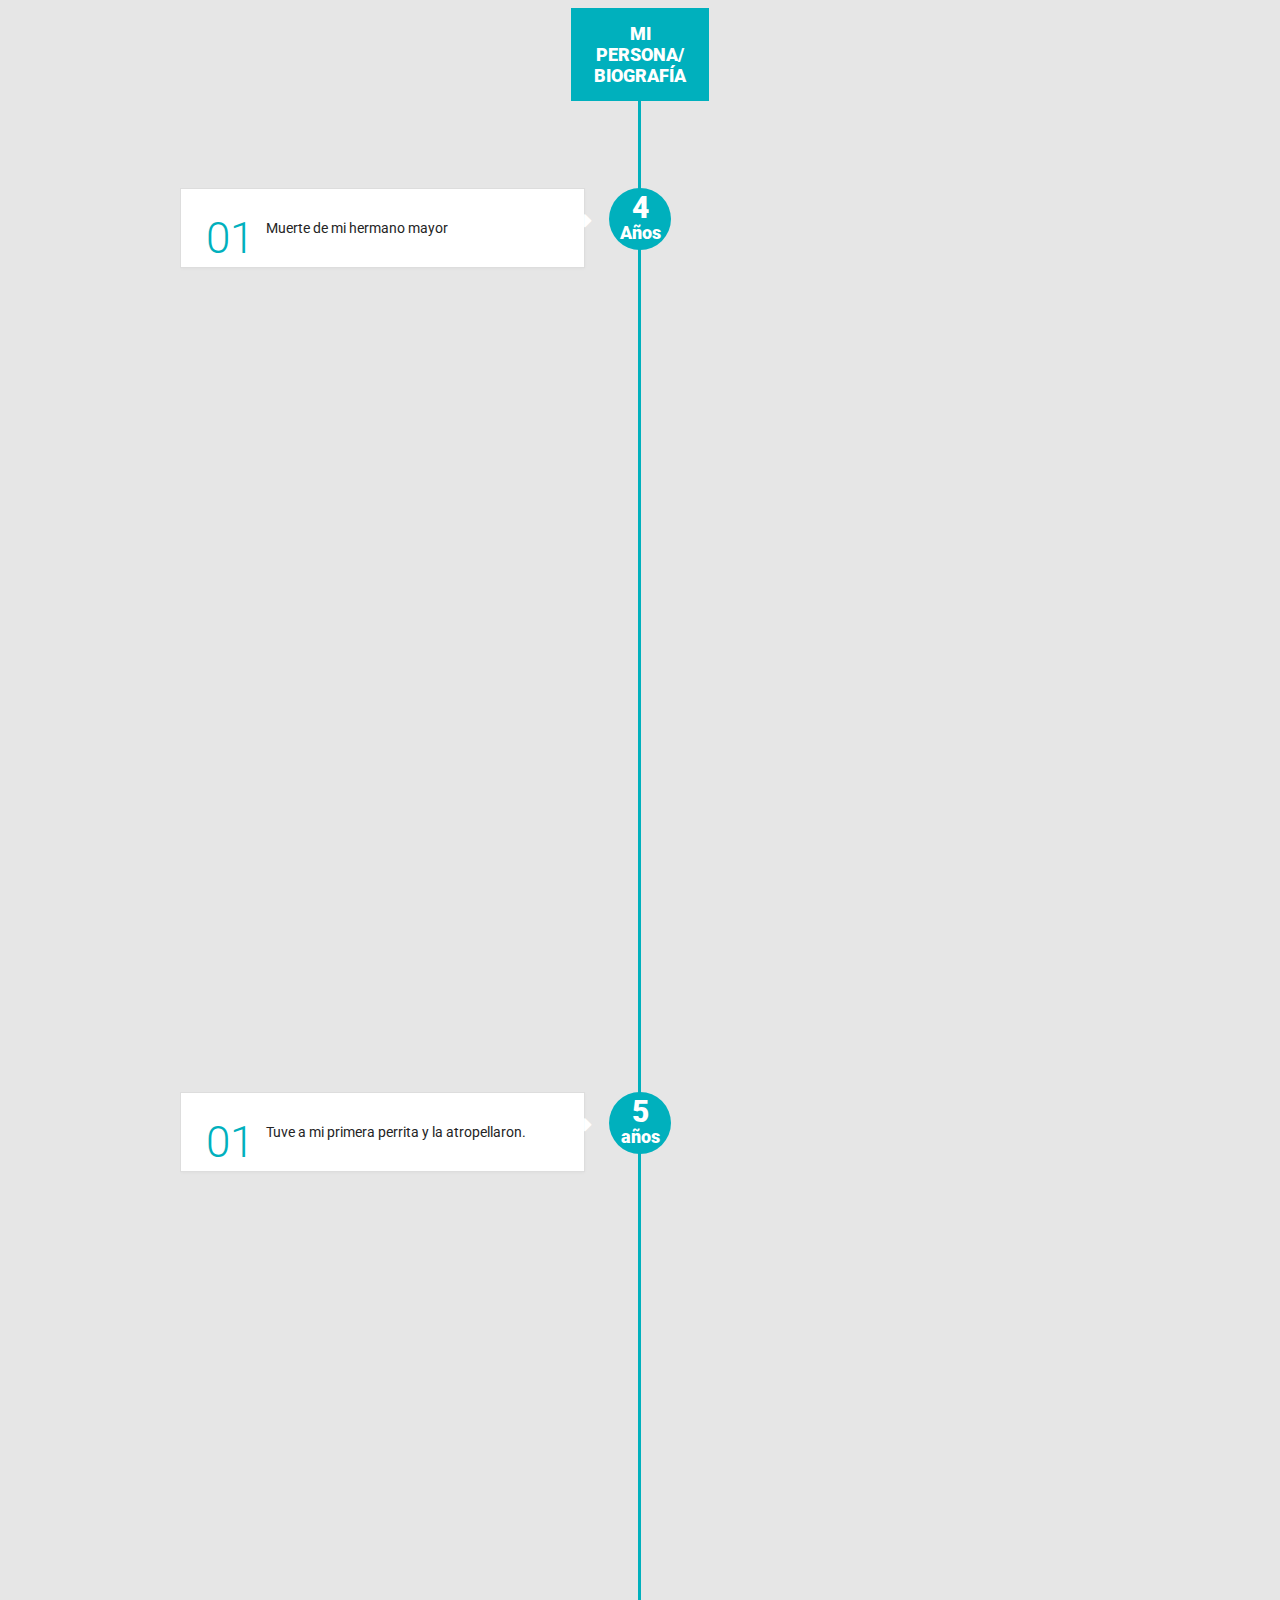
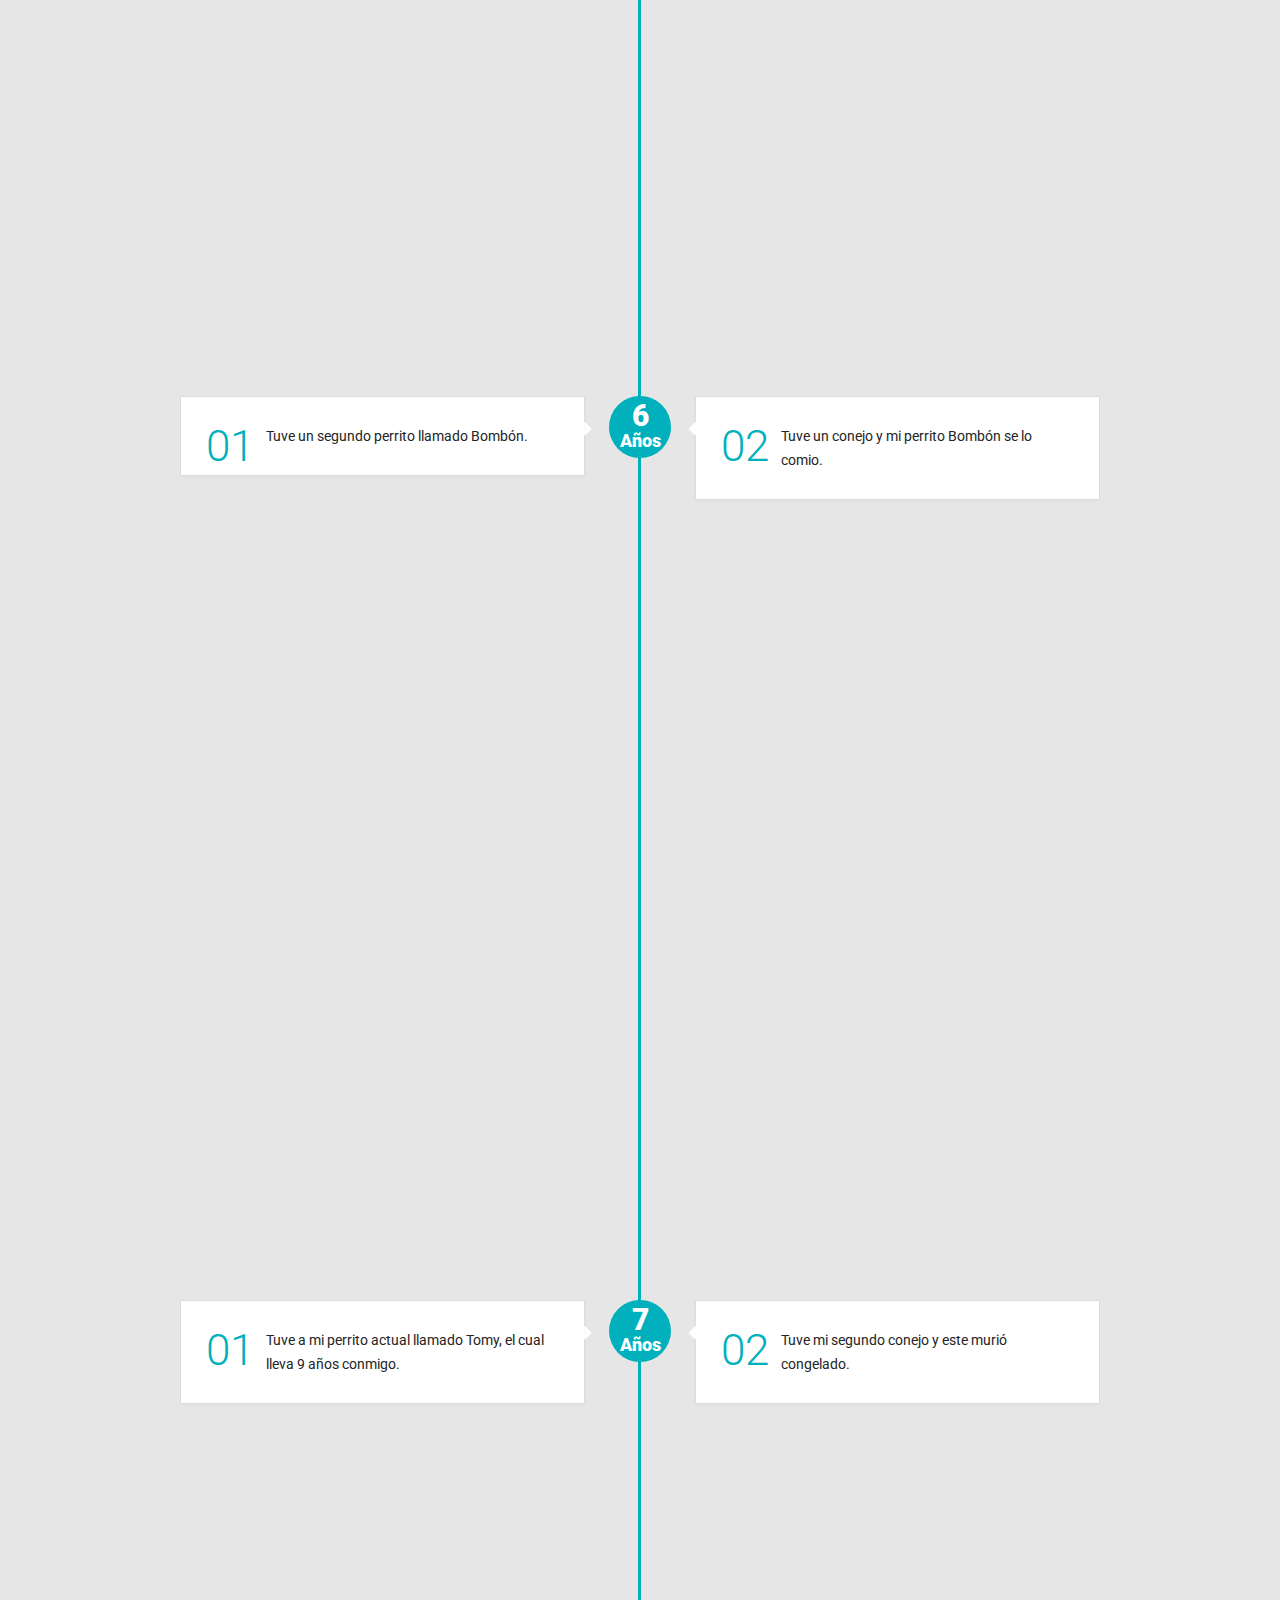
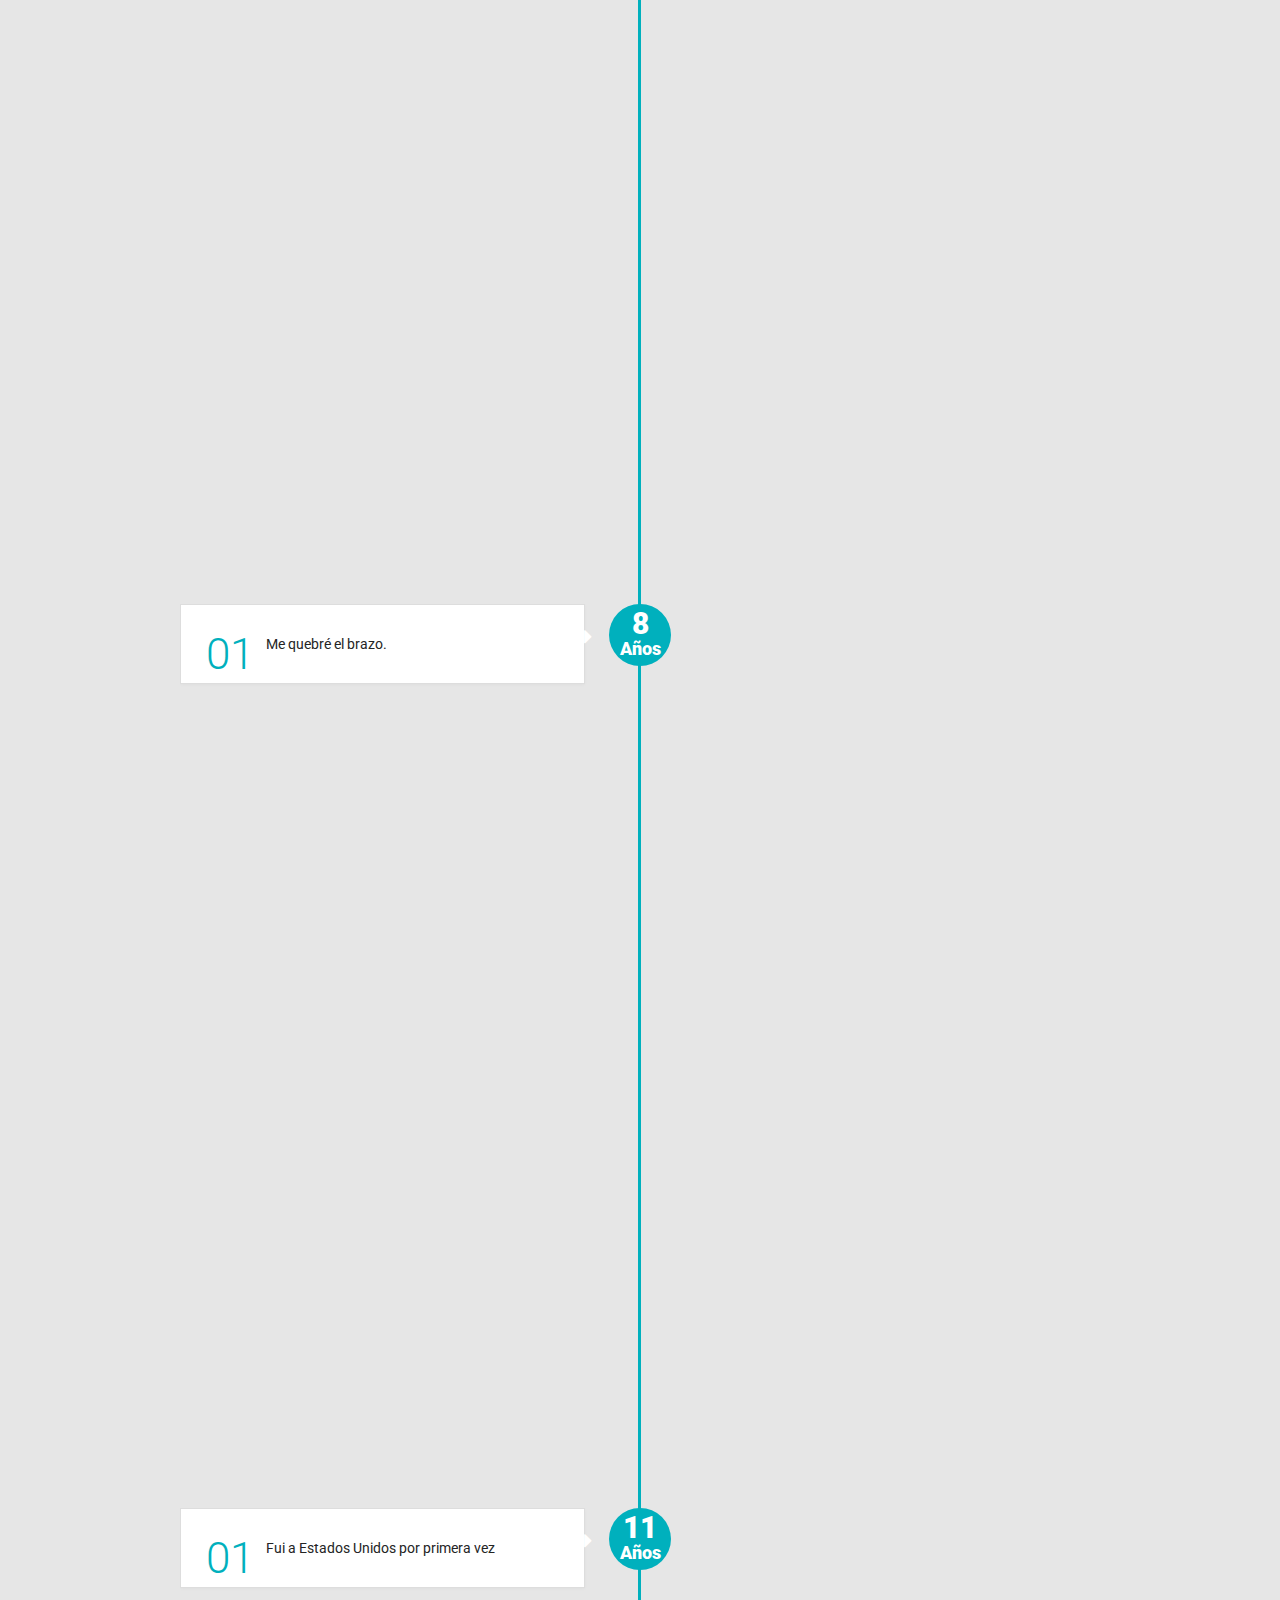
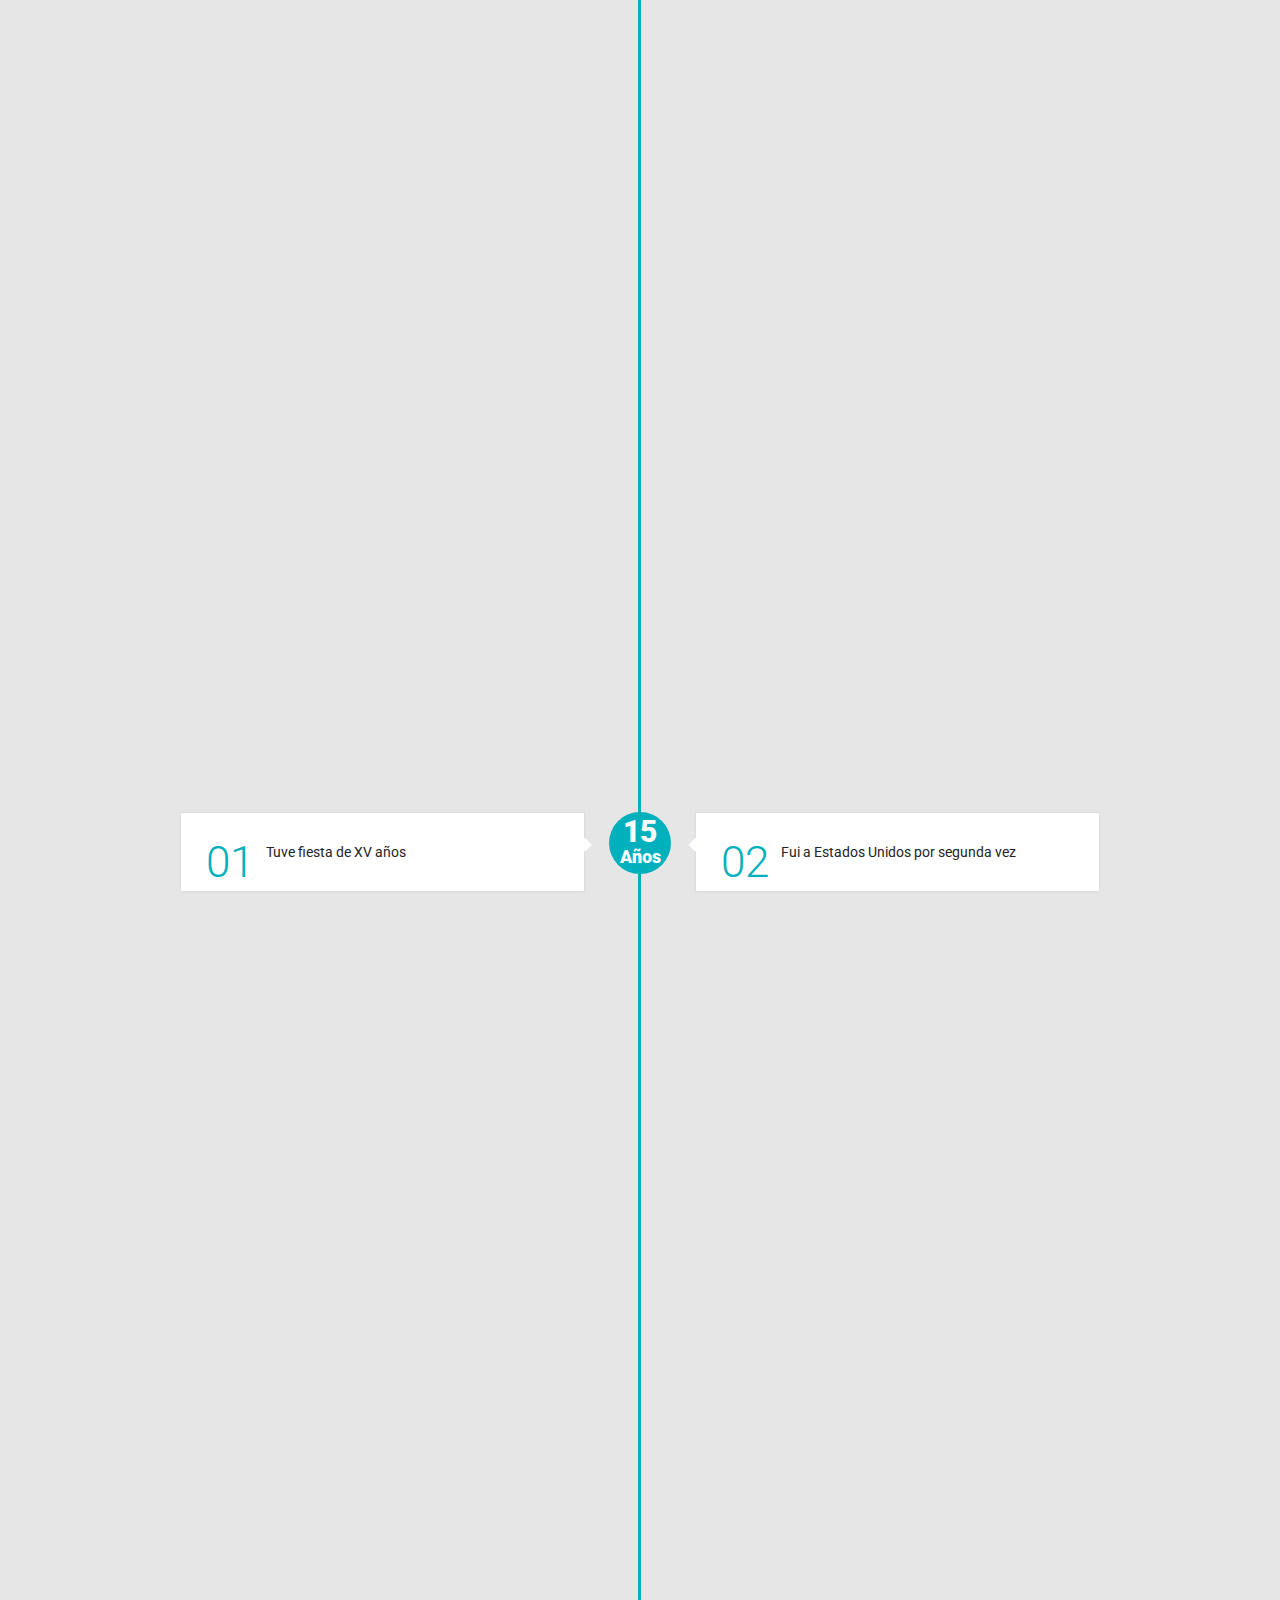
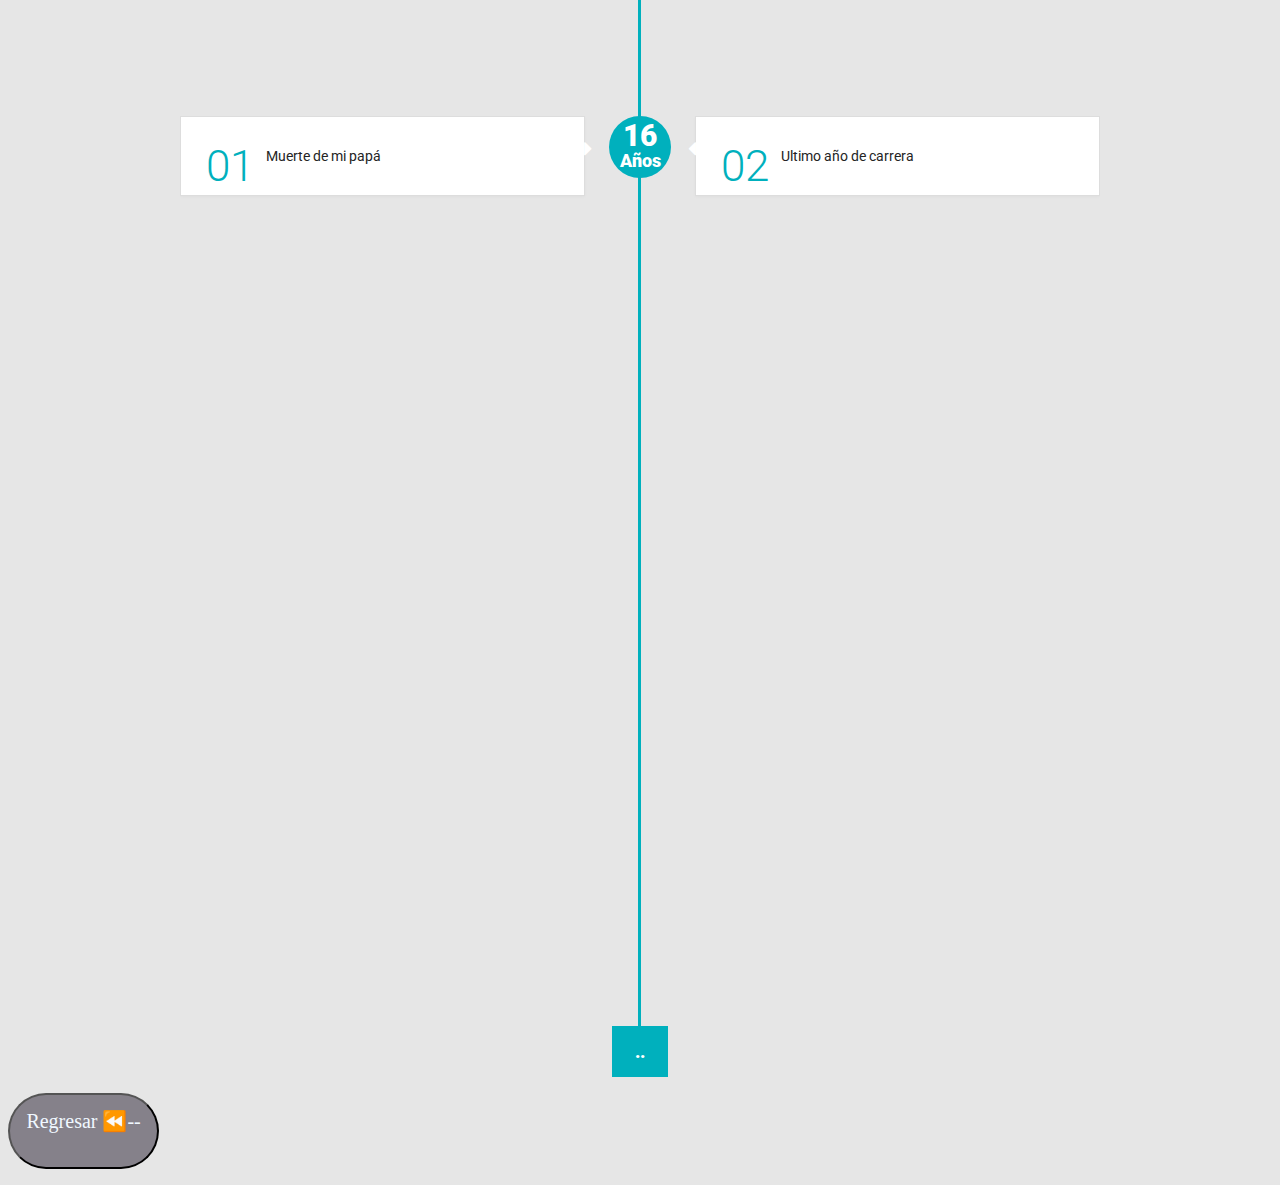
==== html/biografia.html @ ff838a1d "Add files via upload" ====
<html lang="es">
<head>
  <meta charset="UTF-8" />
  <title>Mi Biografía</title>
  <link rel="stylesheet" href="../Css/numerocuatro.css">
  <link href='https://fonts.googleapis.com/css?family=Roboto:400,300,400italic,700,900' rel='stylesheet' type='text/css'>
  <link href="https://cdnjs.cloudflare.com/ajax/libs/font-awesome/4.2.0/css/font-awesome.min.css" rel="stylesheet" type="text/css">

</head>
<body>
  <section id="conference-timeline">
    <div class="timeline-start">Mi persona/ Biografía</div>
    <div class="conference-center-line"></div>
    <div class="conference-timeline-content">
      <div class="timeline-article">
        <div class="content-left-container">
          <div class="content-left">
            <p>  Muerte de mi hermano mayor <span class="article-number">01</span></p>
          </div>
         
        </div>
        <div class="content-right-container">
          
          
        </div>
        <div class="meta-date">
          <span class="date">4</span>
          <span class="month">Años</span>
        </div>
      </div>
    


      <div class="timeline-article">
        <div class="content-left-container">
          <div class="content-left">
            <p> Tuve a mi primera perrita y la atropellaron. <span class="article-number">01</span></p>
          </div>
       
        </div>
        <div class="content-right-container">
         
        </div>
        <div class="meta-date">
          <span class="date">5</span>
          <span class="month">años</span>
        </div>
      </div>
     
      <div class="timeline-article">
        <div class="content-left-container">
          <div class="content-left">
            <p>Tuve un segundo perrito llamado Bombón. <span class="article-number">01</span></p>
          </div>
        
        </div>
        <div class="content-right-container">
          <div class="content-right">
            <p> Tuve un conejo y mi perrito Bombón se lo comio. <span class="article-number">02</span></p>
          </div>
       
        </div>
        <div class="meta-date">
          <span class="date">6</span>
          <span class="month">Años</span>
        </div>
      </div>






      <div class="timeline-article">
        <div class="content-left-container">
          <div class="content-left">
            <p> Tuve a mi perrito actual llamado Tomy, el cual lleva 9 años conmigo. <span class="article-number">01</span></p>
          </div>
        
        </div>
        <div class="content-right-container">
            <div class="content-right">
                <p> Tuve mi segundo conejo y este  murió congelado. <span class="article-number">02</span></p>
              </div>
       
        </div>
        <div class="meta-date">
          <span class="date">7</span>
          <span class="month">Años</span>
        </div>
      </div>


      <div class="timeline-article">
        <div class="content-left-container">
          <div class="content-left">
            <p> Me quebré el brazo. <span class="article-number">01</span></p>
          </div>
        
        </div>
        
        <div class="content-right-container">
          
       
        </div>
        <div class="meta-date">
          <span class="date">8</span>
          <span class="month">Años</span>
        </div>
      </div>




      <div class="timeline-article">
        <div class="content-left-container">
          <div class="content-left">
            <p> Fui a Estados Unidos por primera vez <span class="article-number">01</span></p>
          </div>
        
        </div>
        <div class="content-right-container">
          
       
        </div>
        <div class="meta-date">
          <span class="date">11</span>
          <span class="month">Años</span>
        </div>
      </div>

      <div class="timeline-article">
        <div class="content-left-container">
          <div class="content-left">
            <p> Tuve fiesta de XV años <span class="article-number">01</span></p>
          </div>
        
        </div>
        <div class="content-right-container">
            <div class="content-right">
                <p> Fui a Estados Unidos por segunda vez <span class="article-number">02</span></p>
              </div>
       
        </div>
        <div class="meta-date">
          <span class="date">15</span>
          <span class="month">Años</span>
        </div>
      </div>


      <div class="timeline-article">
        <div class="content-left-container">
          <div class="content-left">
            <p> Muerte de mi papá <span class="article-number">01</span></p>
          </div>
        
        </div>
        <div class="content-right-container">
            <div class="content-right">
                <p> Ultimo año de carrera <span class="article-number">02</span></p>
              </div>
       
        </div>
        <div class="meta-date">
          <span class="date">16</span>
          <span class="month">Años</span>
        </div>
      </div>


    </div>
    <div class="timeline-end">..</div>
  </section>
  <p>  <form method="get" action="../html/menu.html">
    <button type="submit">Regresar ⏪--
   </form>
</p>
</body>
</html>
---- Css/numerocuatro.css ----
body {
    background: #e6e6e6;
    font-family: "Roboto", sans-serif;
    font-weight: 400;
  }
  
  #conference-timeline {
    position: relative;
    max-width: 920px;
    width:100%;
    margin: 0 auto;
  }
  #conference-timeline .timeline-start,
  #conference-timeline .timeline-end {
    display: table;
    font-family: "Roboto", sans-serif;
    font-size: 18px;
    font-weight: 900;
    text-transform: uppercase;
    background: #00b0bd;
    padding: 15px 23px;
    color: #fff;
    max-width: 5%;
    width: 00%;
    text-align: center;
    margin: 0 auto;
  }
  #conference-timeline .conference-center-line {
    position: absolute;
    width: 3px;
    height: 100%;
    top: 0;
    left: 50%;
    margin-left: -2px;
    background: #00b0bd;
    z-index: -1;
  }
  #conference-timeline .conference-timeline-content {
    padding-top: 67px;
    padding-bottom: 6px;
  }
  .timeline-article {
    width: 100%;
    height: 100%;
    position: relative;
    overflow: hidden;
    margin: 20px 0;
  }
  .timeline-article .content-left-container,
  .timeline-article .content-right-container {
    max-width: 44%;
    width: 100%;
  }
  .timeline-article .timeline-author {
    display: block;
    font-weight: 400;
    font-size: 14px;
    line-height: 24px;
    color: #242424;
    text-align: right;
  }
  .timeline-article .content-left,
  .timeline-article .content-right {
    position: relative;
    width: auto;
    border: 1px solid #ddd;
    background-color: #fff;
    box-shadow: 0 1px 3px rgba(0,0,0,.03);
    padding: 27px 25px;
  }
  .timeline-article p {
    margin: 0 0 0 60px;
    padding: 0;
    font-weight: 400;
    color: #242424;
    font-size: 14px;
    line-height: 24px;
    position: relative;
  }
  .timeline-article p span.article-number {
    position: absolute;
    font-weight: 300;
    font-size: 44px;
    top: 10px;
    left: -60px;
    color: #00b0bd;
  }
  .timeline-article .content-left-container {
    float: left;
  }
  .timeline-article .content-right-container {
    float: right;
  }
  .timeline-article .content-left:before,
  .timeline-article .content-right:before{
    position: absolute;
    top: 20px;
    font-size: 23px;
    font-family: "FontAwesome";
    color: #fff;
  }
  .timeline-article .content-left:before {
    content: "\f0da";
    right: -8px;
  }
  .timeline-article .content-right:before {
    content: "\f0d9";
    left: -8px;
  }
  .timeline-article .meta-date {
    position: absolute;
    top: 0;
    left: 50%;
    width: 62px;
    height: 62px;
    margin-left: -31px;
    color: #fff;
    border-radius: 100%;
    background: #00b0bd;
  }
  .timeline-article .meta-date .date,
  .timeline-article .meta-date .month {
    display: block;
    text-align: center;
    font-weight: 900;
  }
  .timeline-article .meta-date .date {
    font-size: 30px;
    line-height: 40px;
  }
  .timeline-article .meta-date .month {
    font-size: 18px;
    line-height: 10px;
  }
 
  @media only screen and (max-width: 830px) {
    #conference-timeline .timeline-start,
    #conference-timeline .timeline-end {
      margin: 0;
    }
    #conference-timeline .conference-center-line {
      margin-left: 0;
      left: 50px;
    }
    .timeline-article .meta-date {
      margin-left: 0;
      left: 20px;
    }
    .timeline-article .content-left-container,
    .timeline-article .content-right-container {
      max-width: 100%;
      width: auto;
      float: none;
      margin-left: 110px;
      min-height: 53px;
    }
    .timeline-article .content-left-container {
      margin-bottom: 20px;
    }
    .timeline-article .content-left,
    .timeline-article .content-right {
      padding: 10px 25px;
      min-height: 65px;
    }
    .timeline-article .content-left:before {
      content: "\f0d9";
      right: auto;
      left: -8px;
    }
    .timeline-article .content-right:before {
      display: none;
    }
  }
  @media only screen and (max-width: 400px) {
    .timeline-article p {
      margin: 0;
    }
    .timeline-article p span.article-number {
      display: none;
    }
    
  }
  
button{

    background-color: rgba(35, 27, 46, 0.5);
    font-size: 20px;
    color: aliceblue;
    border-radius: 80px;
    font-family: Cambria, Cochin, Georgia, Times, 'Times New Roman', serif;
    width: 4cm;
    height: 2cm;
	align-items: center;
	justify-content: center;
}
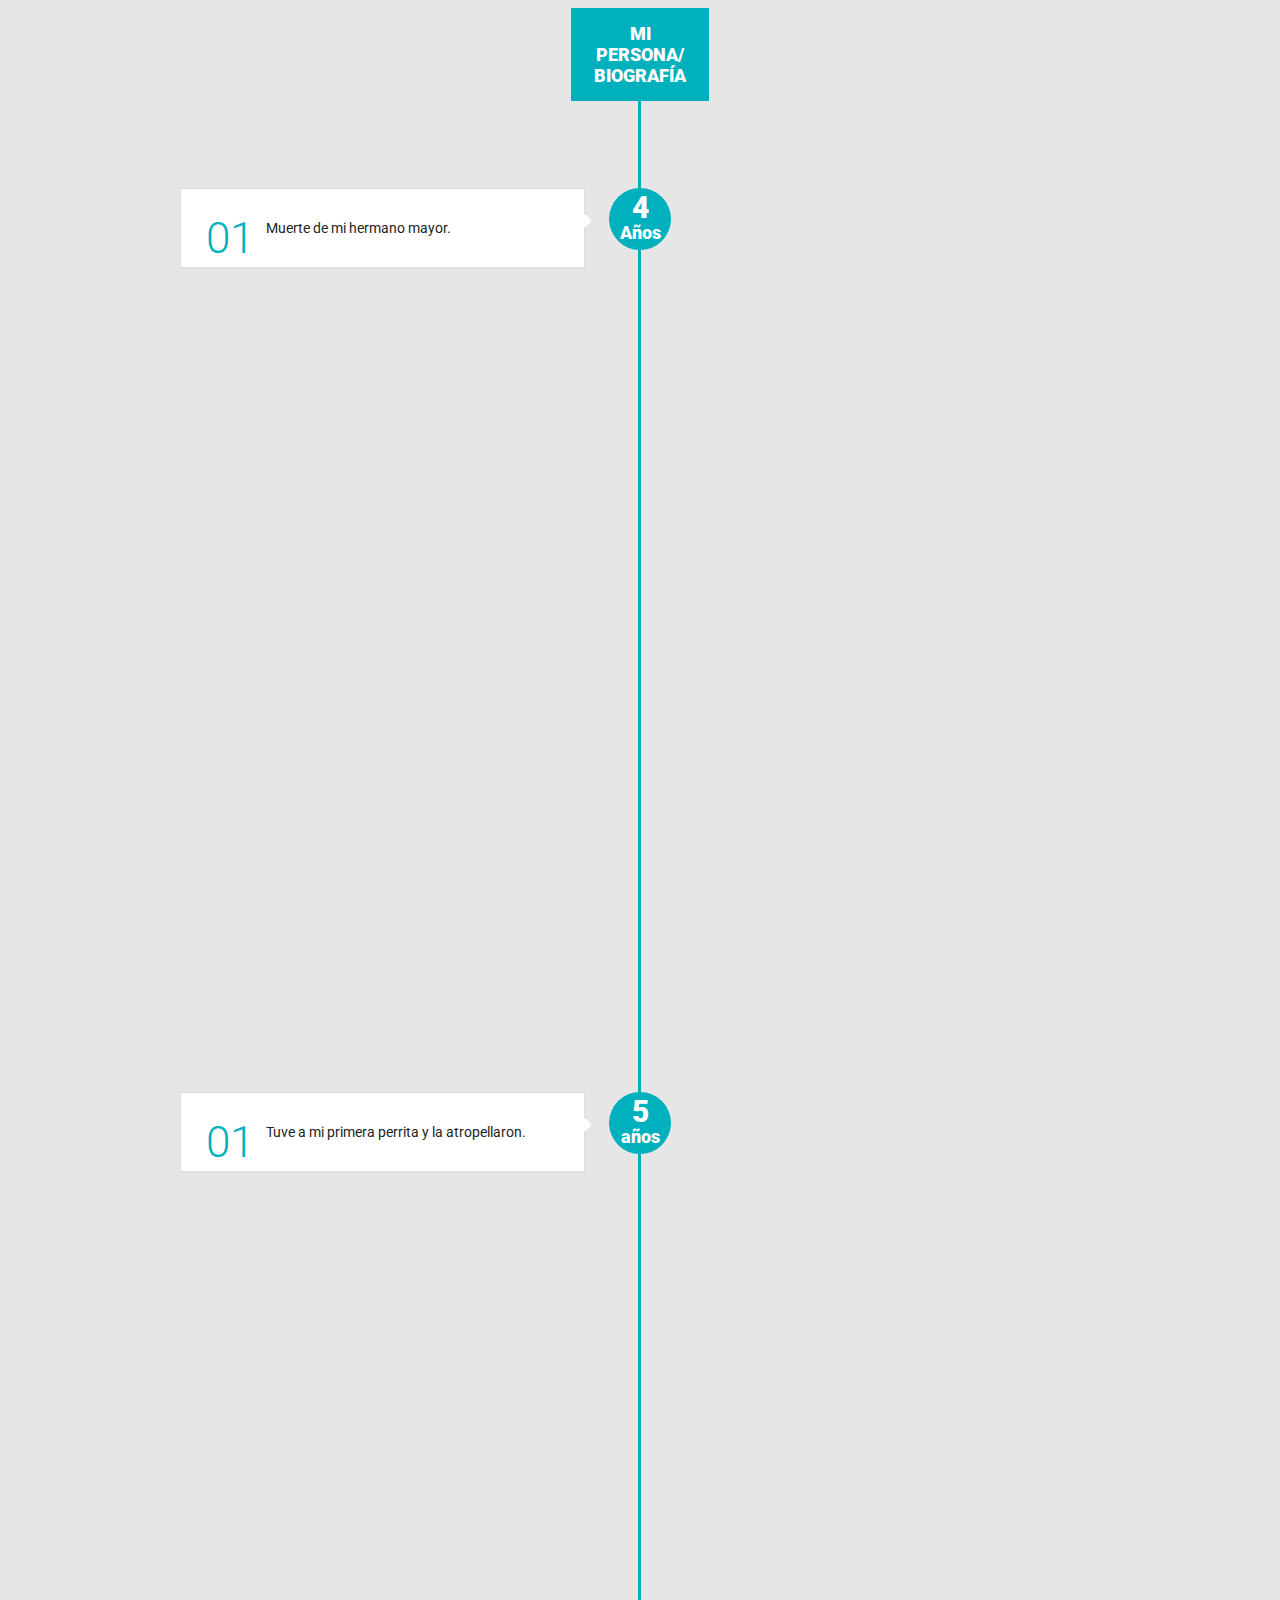
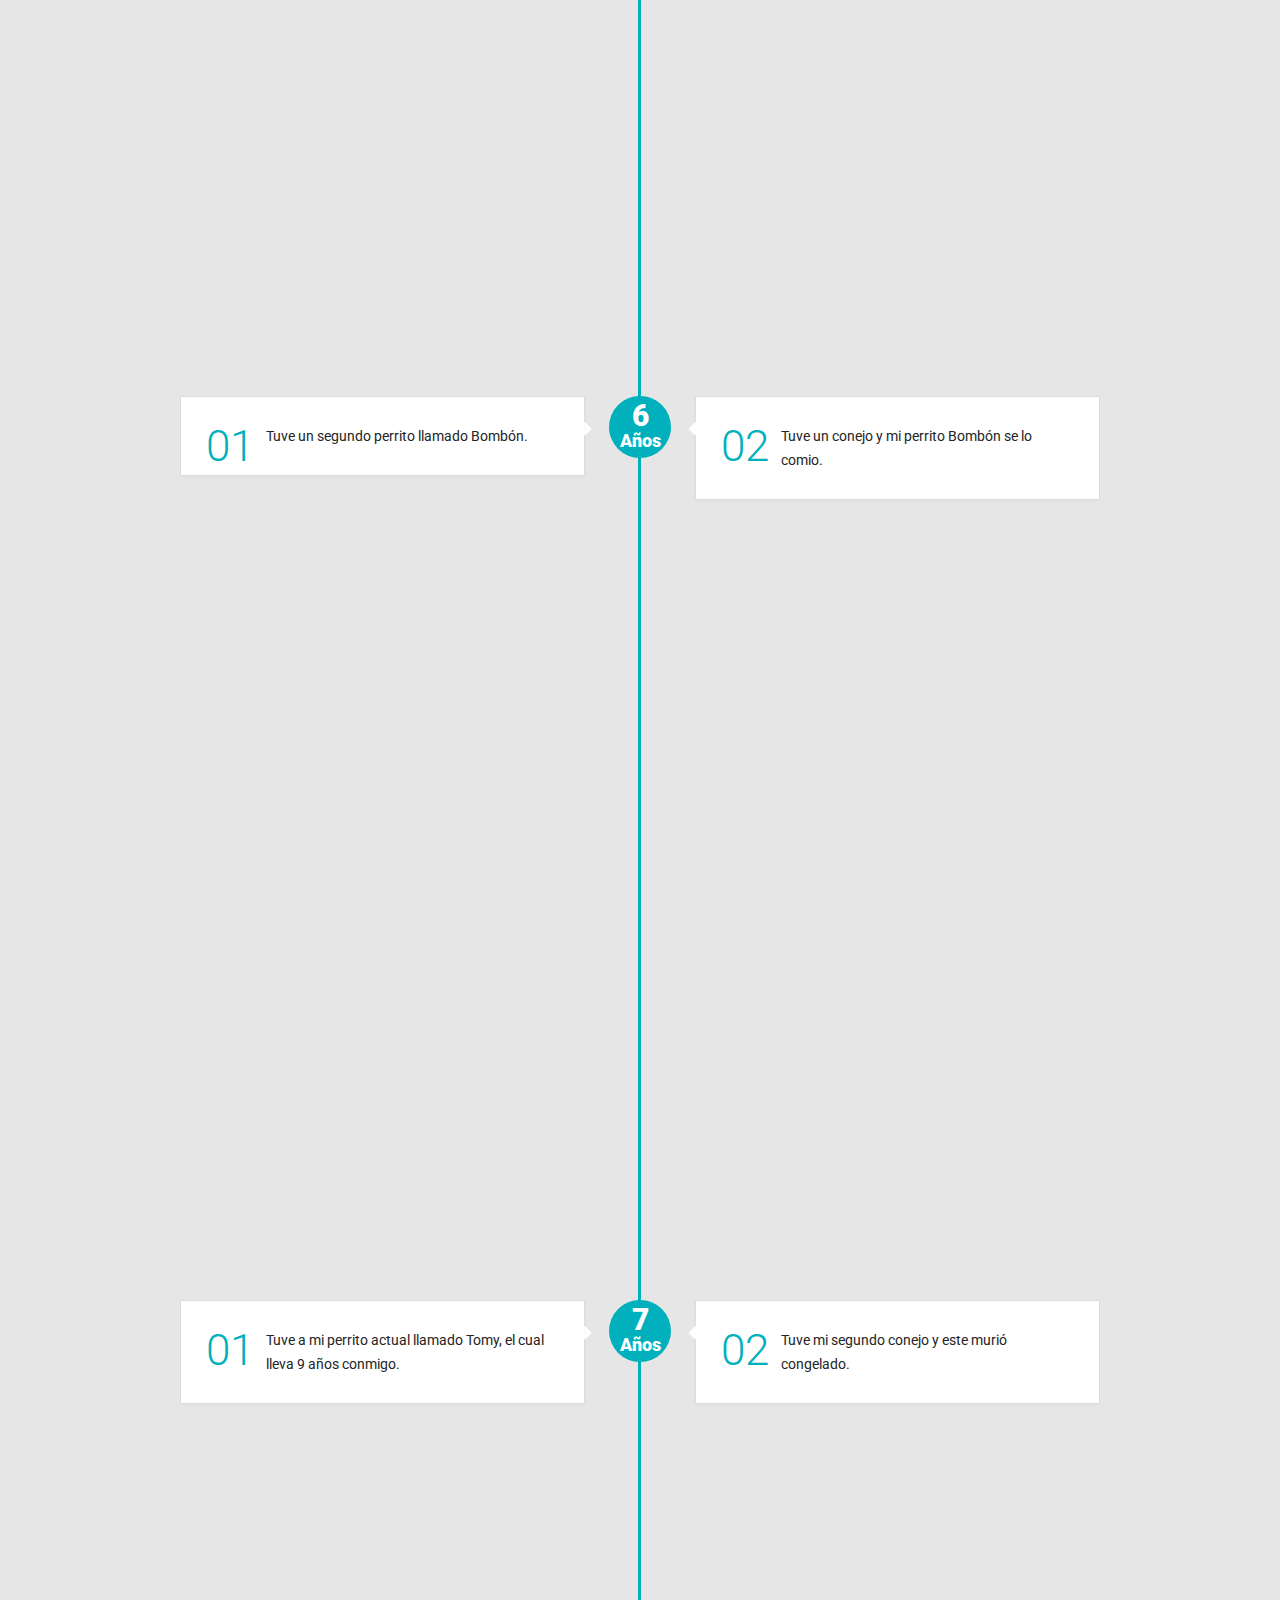
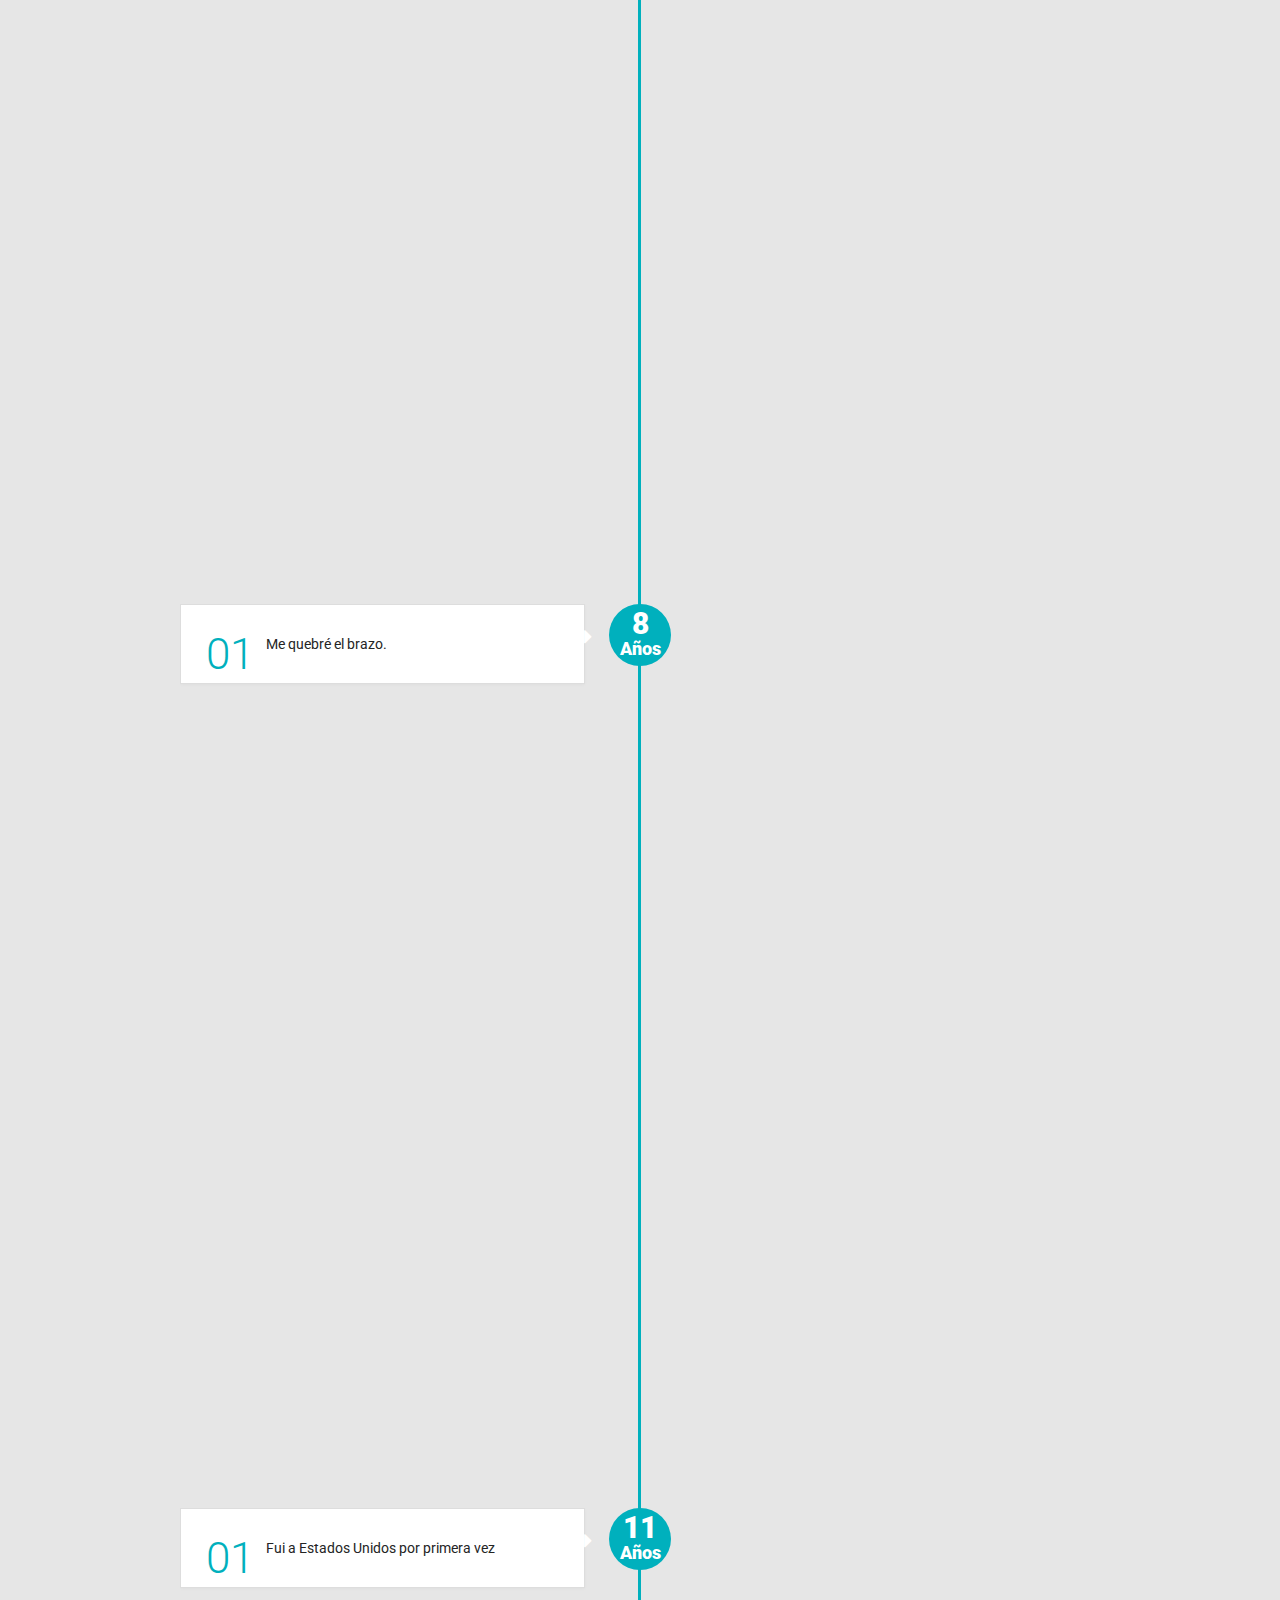
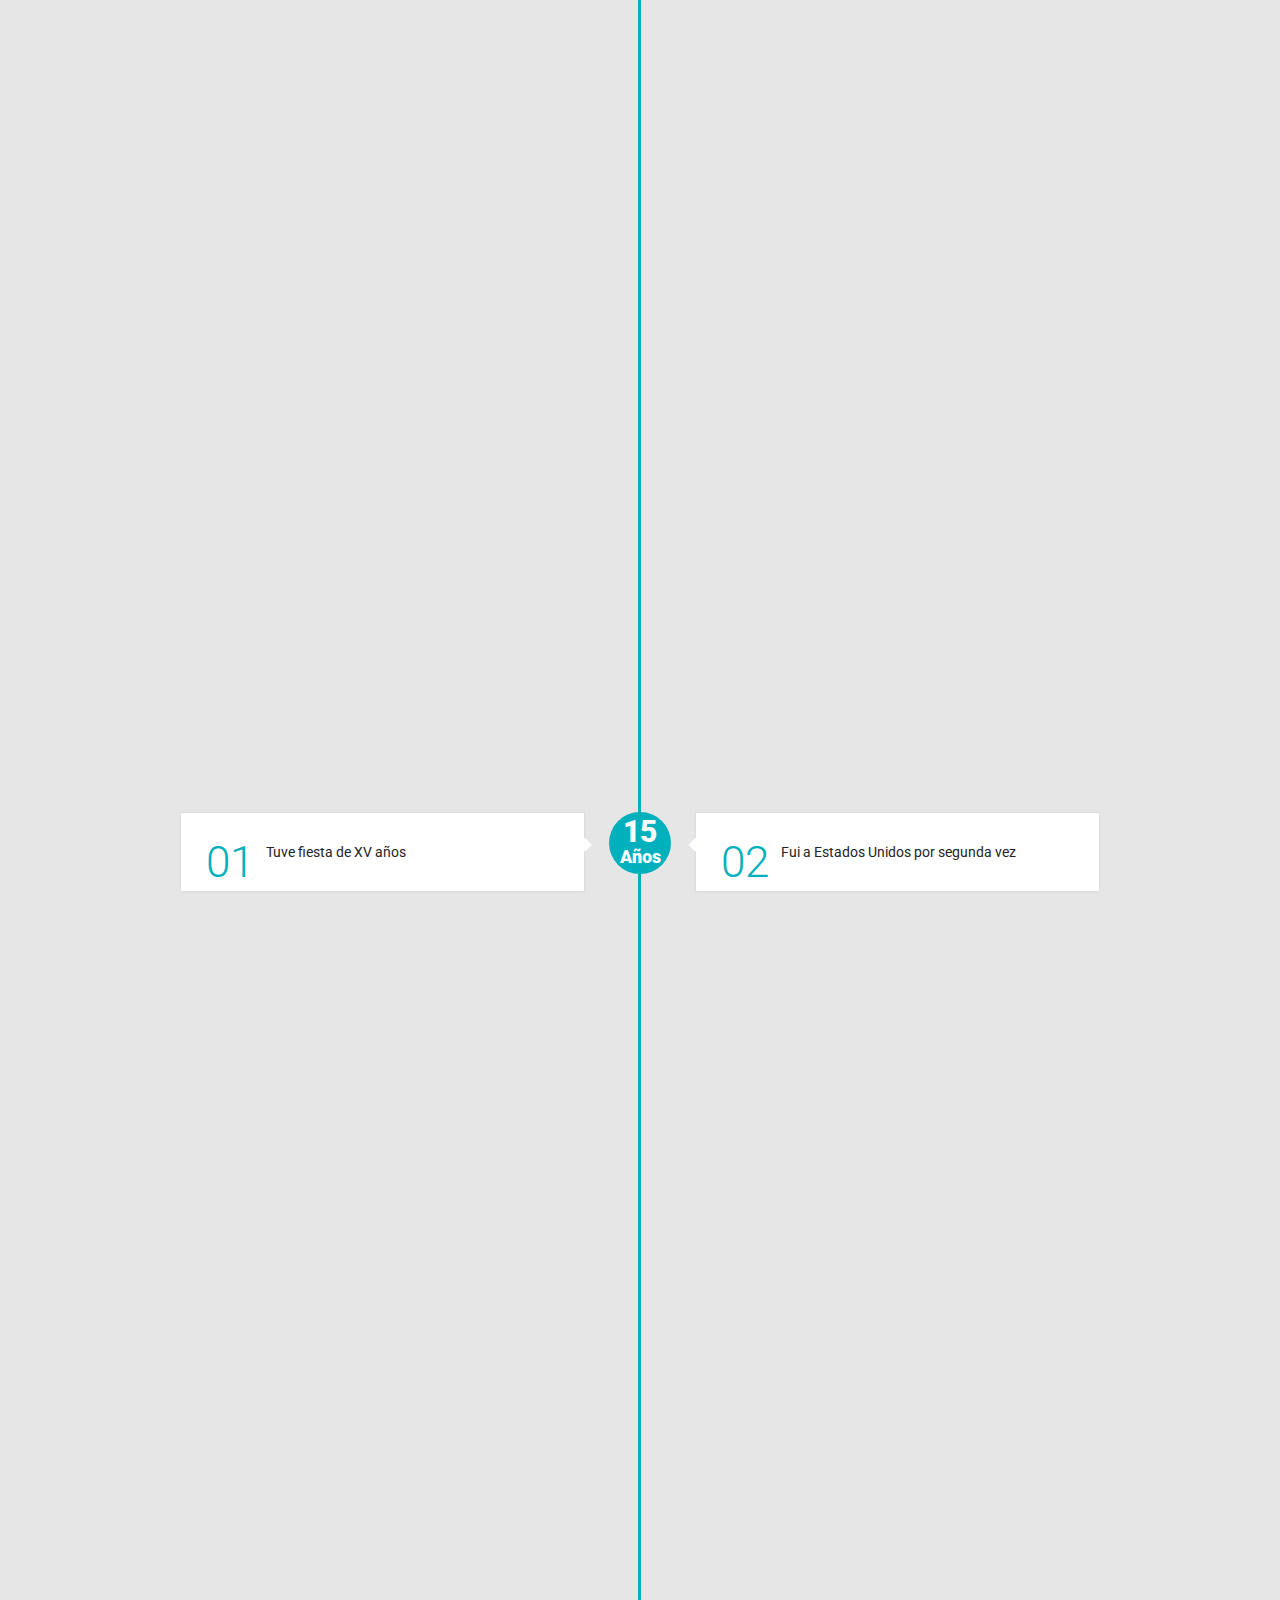
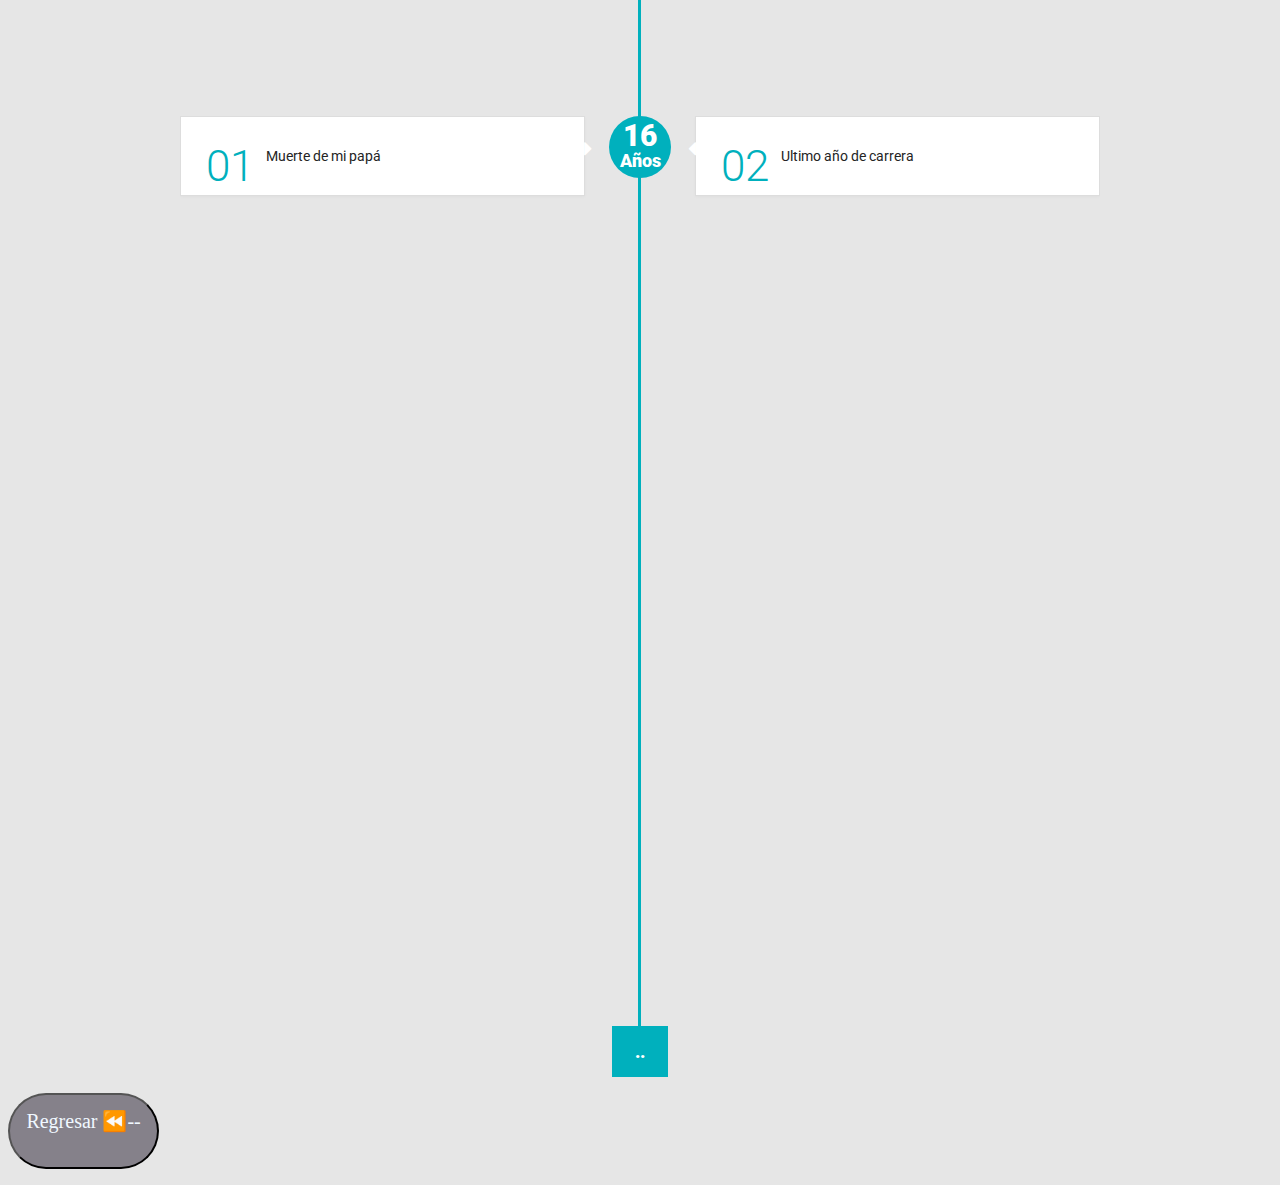
==== commit c189be89: "Add files via upload" ====
--- a/html/biografia.html
+++ b/html/biografia.html
@@ -15,7 +15,7 @@
       <div class="timeline-article">
         <div class="content-left-container">
           <div class="content-left">
-            <p>  Muerte de mi hermano mayor <span class="article-number">01</span></p>
+            <p>  Muerte de mi hermano mayor. <span class="article-number">01</span></p>
           </div>
          
         </div>
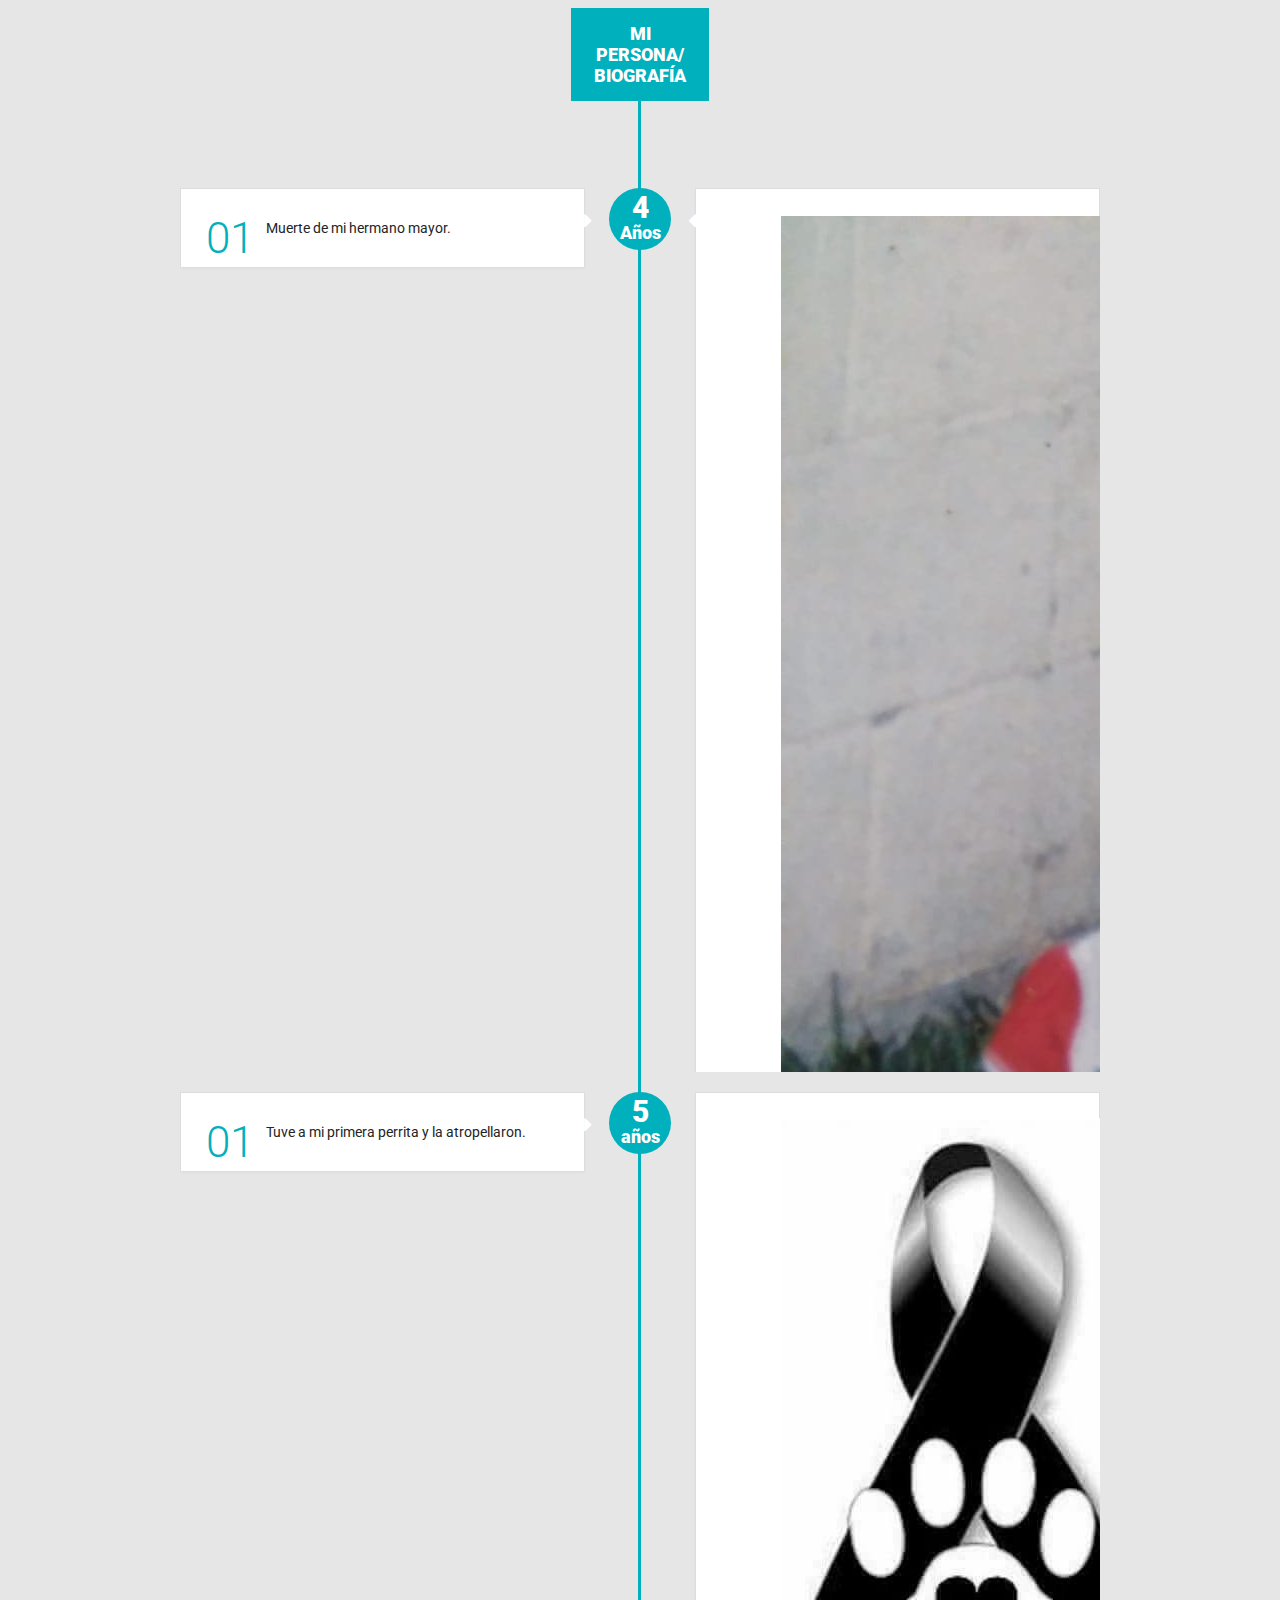
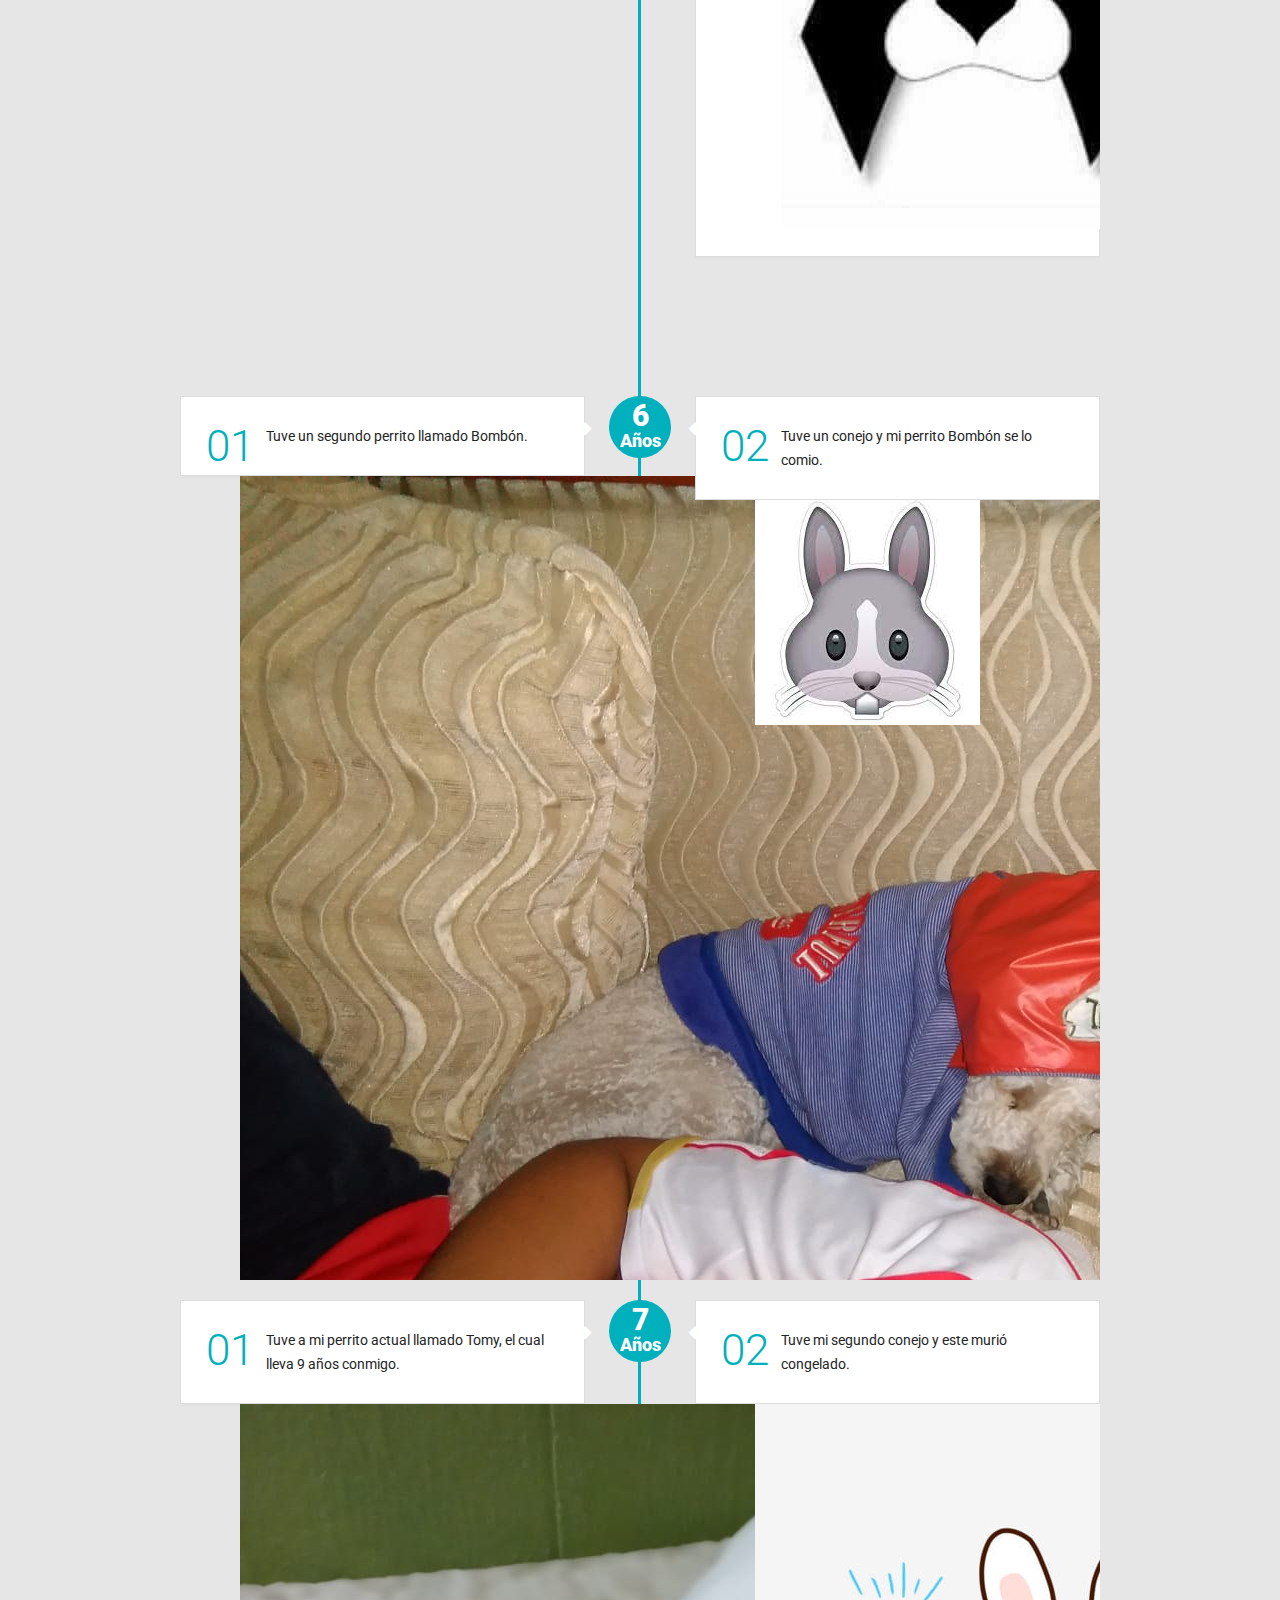
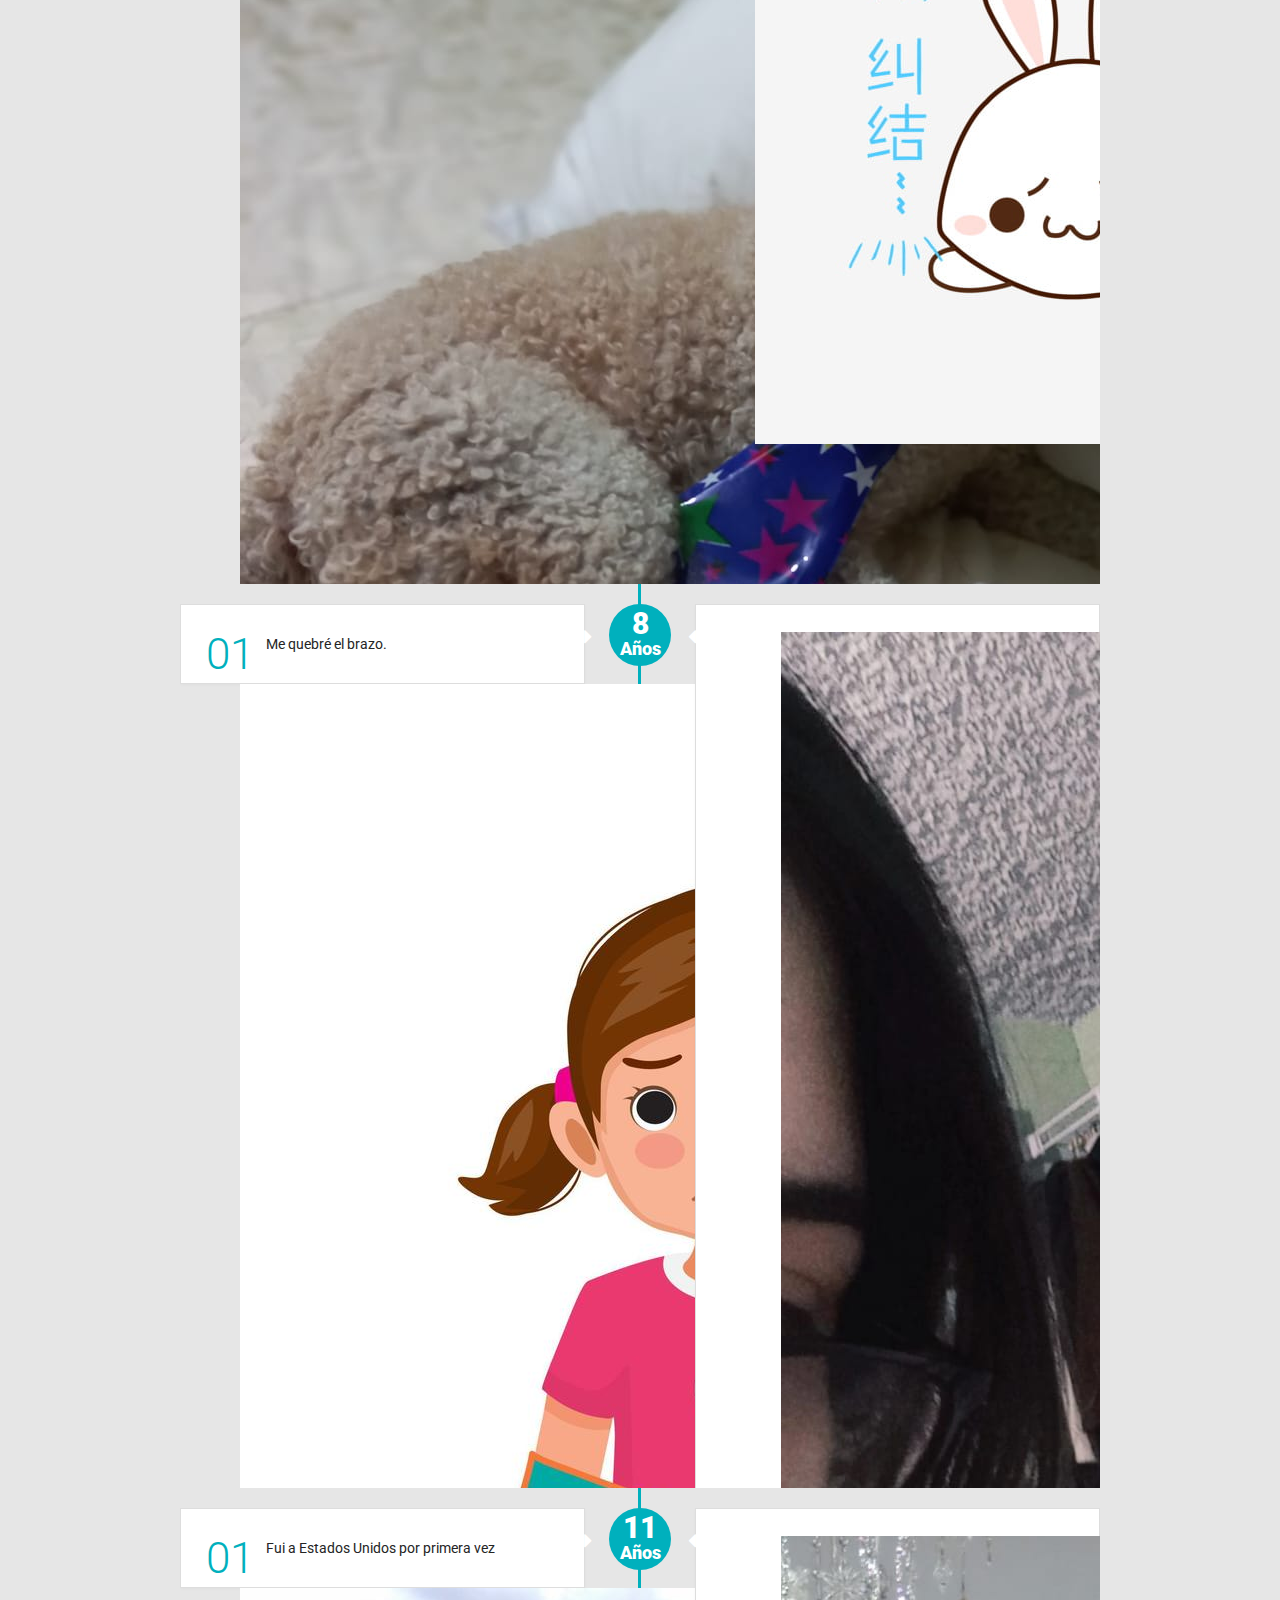
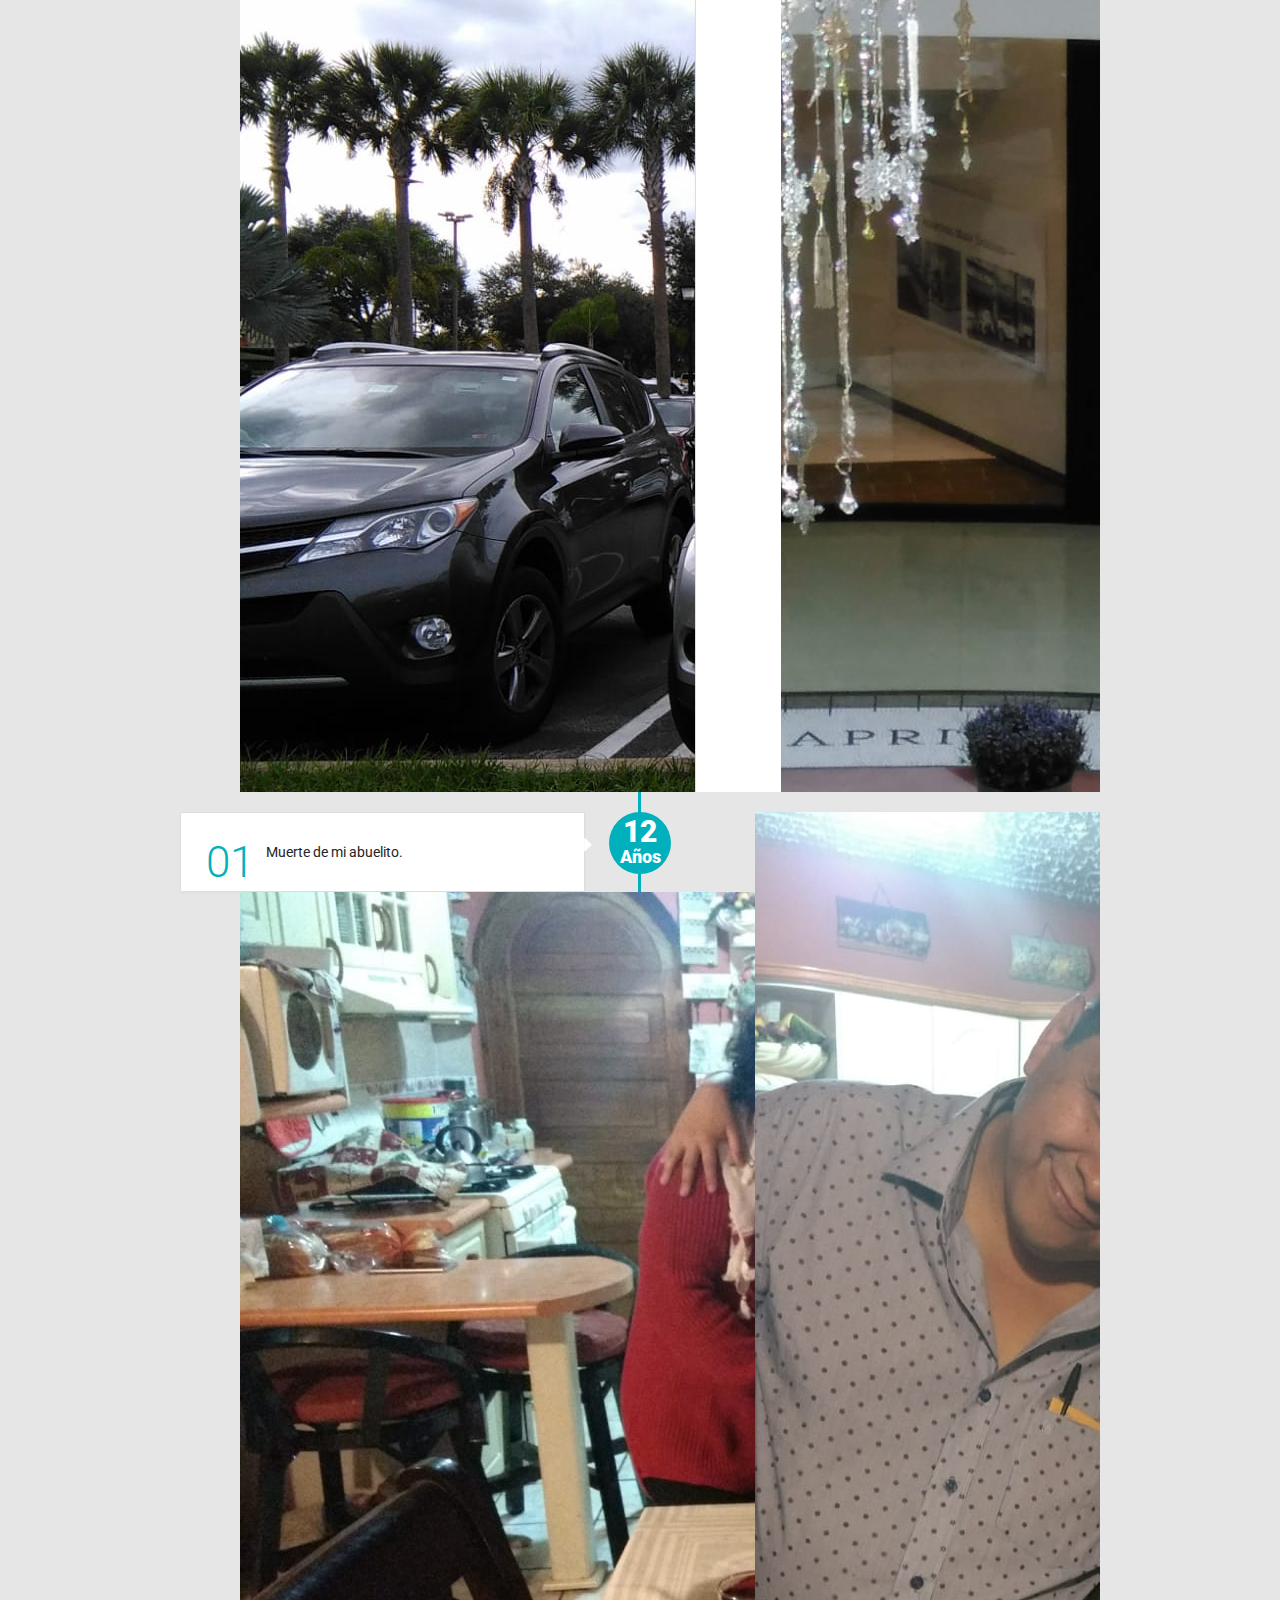
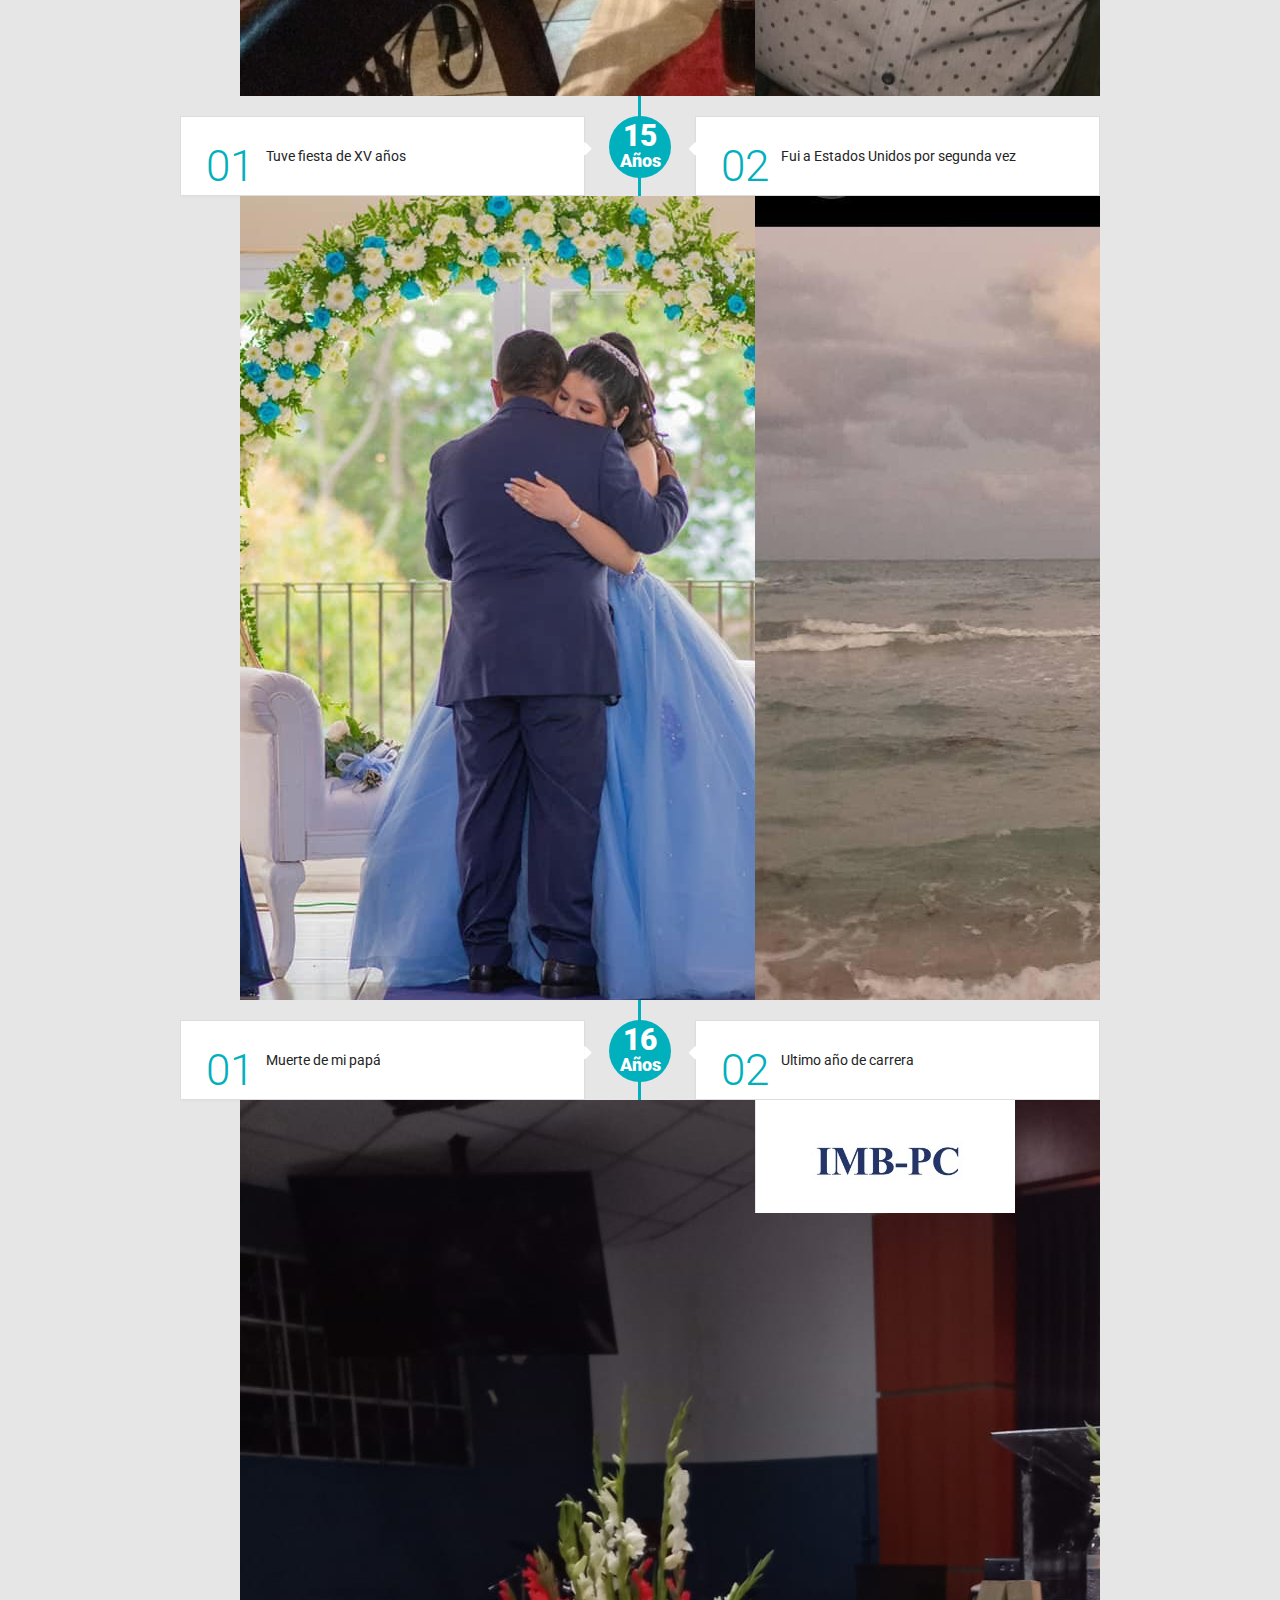
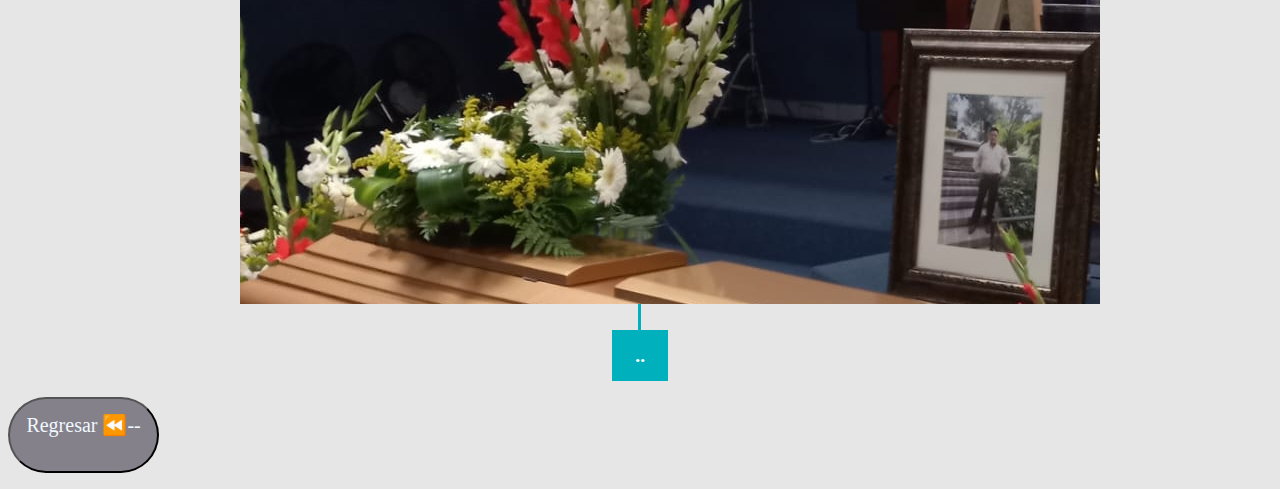
==== commit e5257474: "Add files via upload" ====
--- a/html/biografia.html
+++ b/html/biografia.html
@@ -20,7 +20,10 @@
          
         </div>
         <div class="content-right-container">
-          
+          <div class="content-right">
+            <p> <img src="../IMG/ft1.jpg" alt=""></p>
+            
+                      </div>
           
         </div>
         <div class="meta-date">
@@ -39,27 +42,50 @@
        
         </div>
         <div class="content-right-container">
-         
+          <div class="content-left">
+<p> <img src="../IMG/ft2.jpg" alt=""></p>
+
+          </div>
         </div>
         <div class="meta-date">
           <span class="date">5</span>
           <span class="month">años</span>
-        </div>
-      </div>
+
+        </div>
+        
+
+      
+      </div>
+
+
      
       <div class="timeline-article">
         <div class="content-left-container">
           <div class="content-left">
             <p>Tuve un segundo perrito llamado Bombón. <span class="article-number">01</span></p>
+          
+          
+          
           </div>
         
-        </div>
-        <div class="content-right-container">
-          <div class="content-right">
-            <p> Tuve un conejo y mi perrito Bombón se lo comio. <span class="article-number">02</span></p>
+               
+          <p> <img src="../IMG/ft3.jpg" alt=""></p>
+        </div>
+        <div class="content-right-container">
+          <div class="content-right">
+            <p> Tuve un conejo y mi perrito Bombón se lo comio.
+              
+               <span class="article-number">02</span></p>
+
+                
+               
+              
           </div>
        
-        </div>
+               <p></p>
+          <p> <img src="../IMG/ft4.jpg" alt=""></p>
+        </div>
+
         <div class="meta-date">
           <span class="date">6</span>
           <span class="month">Años</span>
@@ -76,13 +102,15 @@
           <div class="content-left">
             <p> Tuve a mi perrito actual llamado Tomy, el cual lleva 9 años conmigo. <span class="article-number">01</span></p>
           </div>
-        
+          <p> <img src="../IMG/tomy1.jpg" alt=""></p>
+
         </div>
         <div class="content-right-container">
             <div class="content-right">
                 <p> Tuve mi segundo conejo y este  murió congelado. <span class="article-number">02</span></p>
               </div>
-       
+              <p> <img src="../IMG/ft5.jpg" alt=""></p>
+
         </div>
         <div class="meta-date">
           <span class="date">7</span>
@@ -96,12 +124,16 @@
           <div class="content-left">
             <p> Me quebré el brazo. <span class="article-number">01</span></p>
           </div>
+          <p> <img src="../IMG/ft6.jpg" alt=""></p>
+
+        </div>
         
-        </div>
-        
-        <div class="content-right-container">
-          
-       
+        <div class="content-right-container">
+          <div class="content-right">
+
+          <p> <img src="../IMG/tomy2.jpg" alt=""></p>
+          </div>
+
         </div>
         <div class="meta-date">
           <span class="date">8</span>
@@ -116,12 +148,16 @@
         <div class="content-left-container">
           <div class="content-left">
             <p> Fui a Estados Unidos por primera vez <span class="article-number">01</span></p>
-          </div>
-        
-        </div>
-        <div class="content-right-container">
-          
-       
+          
+          </div>
+          <p> <img src="../IMG/ft7.jpg" alt=""></p>
+
+        </div>
+        <div class="content-right-container">
+          <div class="content-right">
+
+          <p> <img src="../IMG/ft8.jpg" alt=""></p>
+          </div>
         </div>
         <div class="meta-date">
           <span class="date">11</span>
@@ -129,18 +165,55 @@
         </div>
       </div>
 
+
+
+
+      <div class="timeline-article">
+      <div class="content-left-container">
+        <div class="content-left">
+          <p> Muerte de mi abuelito. <span class="article-number">01</span></p>
+        </div>
+        <p> <img src="../IMG/ft9.jpg" alt=""></p>
+
+      </div>
+      <div class="content-right-container">
+
+        <p> <img src="../IMG/ft10.jpg" alt=""></p>
+            </div>
+           
+            <div class="meta-date">
+              <span class="date">12</span>
+              <span class="month">Años</span>
+            </div>
+      </div>
+      
+      
+
+
+
+
+
+
+
+
+
+
+
+
       <div class="timeline-article">
         <div class="content-left-container">
           <div class="content-left">
             <p> Tuve fiesta de XV años <span class="article-number">01</span></p>
           </div>
-        
+          <p> <img src="../IMG/ft11.jpg" alt=""></p>
+
         </div>
         <div class="content-right-container">
             <div class="content-right">
                 <p> Fui a Estados Unidos por segunda vez <span class="article-number">02</span></p>
               </div>
-       
+              <p> <img src="../IMG/ft12.jpg" alt=""></p>
+
         </div>
         <div class="meta-date">
           <span class="date">15</span>
@@ -154,13 +227,15 @@
           <div class="content-left">
             <p> Muerte de mi papá <span class="article-number">01</span></p>
           </div>
-        
+          <p> <img src="../IMG/ft13.jpg" alt=""></p>
+
         </div>
         <div class="content-right-container">
             <div class="content-right">
                 <p> Ultimo año de carrera <span class="article-number">02</span></p>
               </div>
-       
+              <p> <img src="../IMG/imb.jpg" alt=""></p>
+
         </div>
         <div class="meta-date">
           <span class="date">16</span>
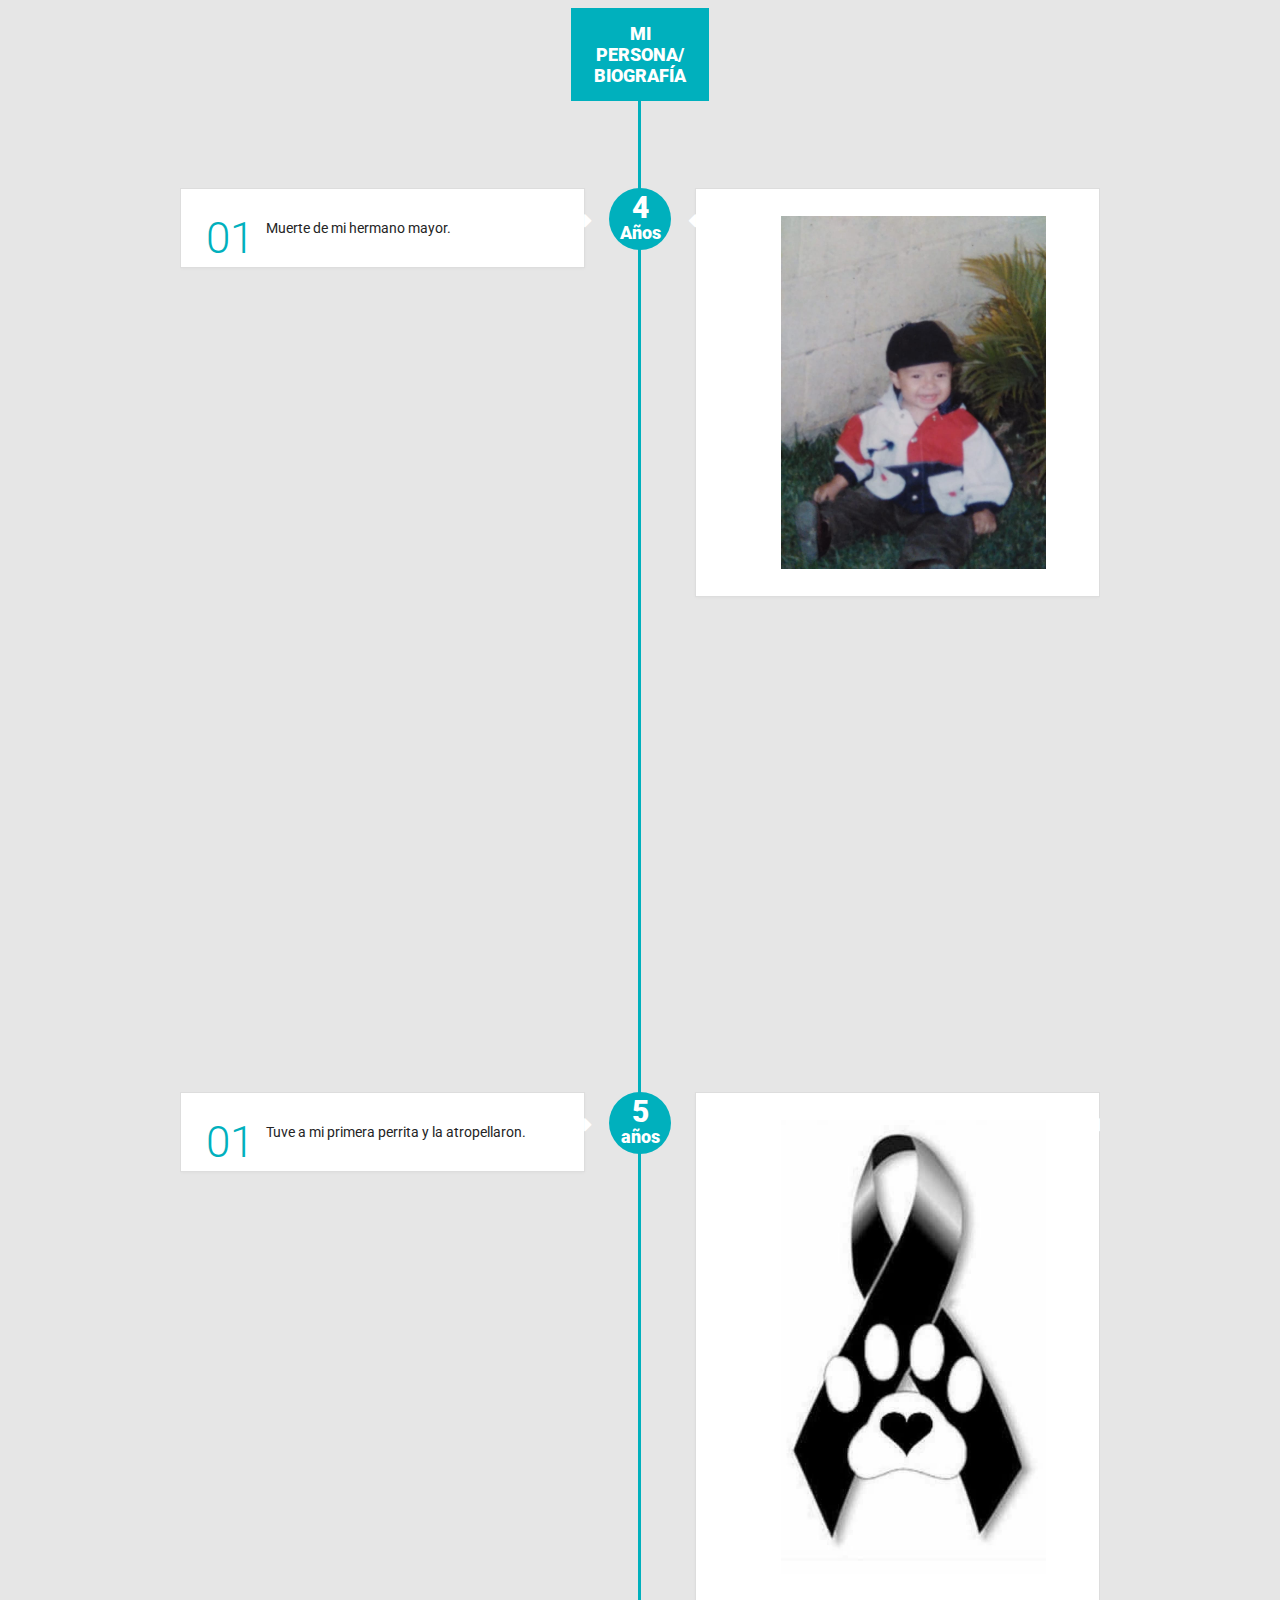
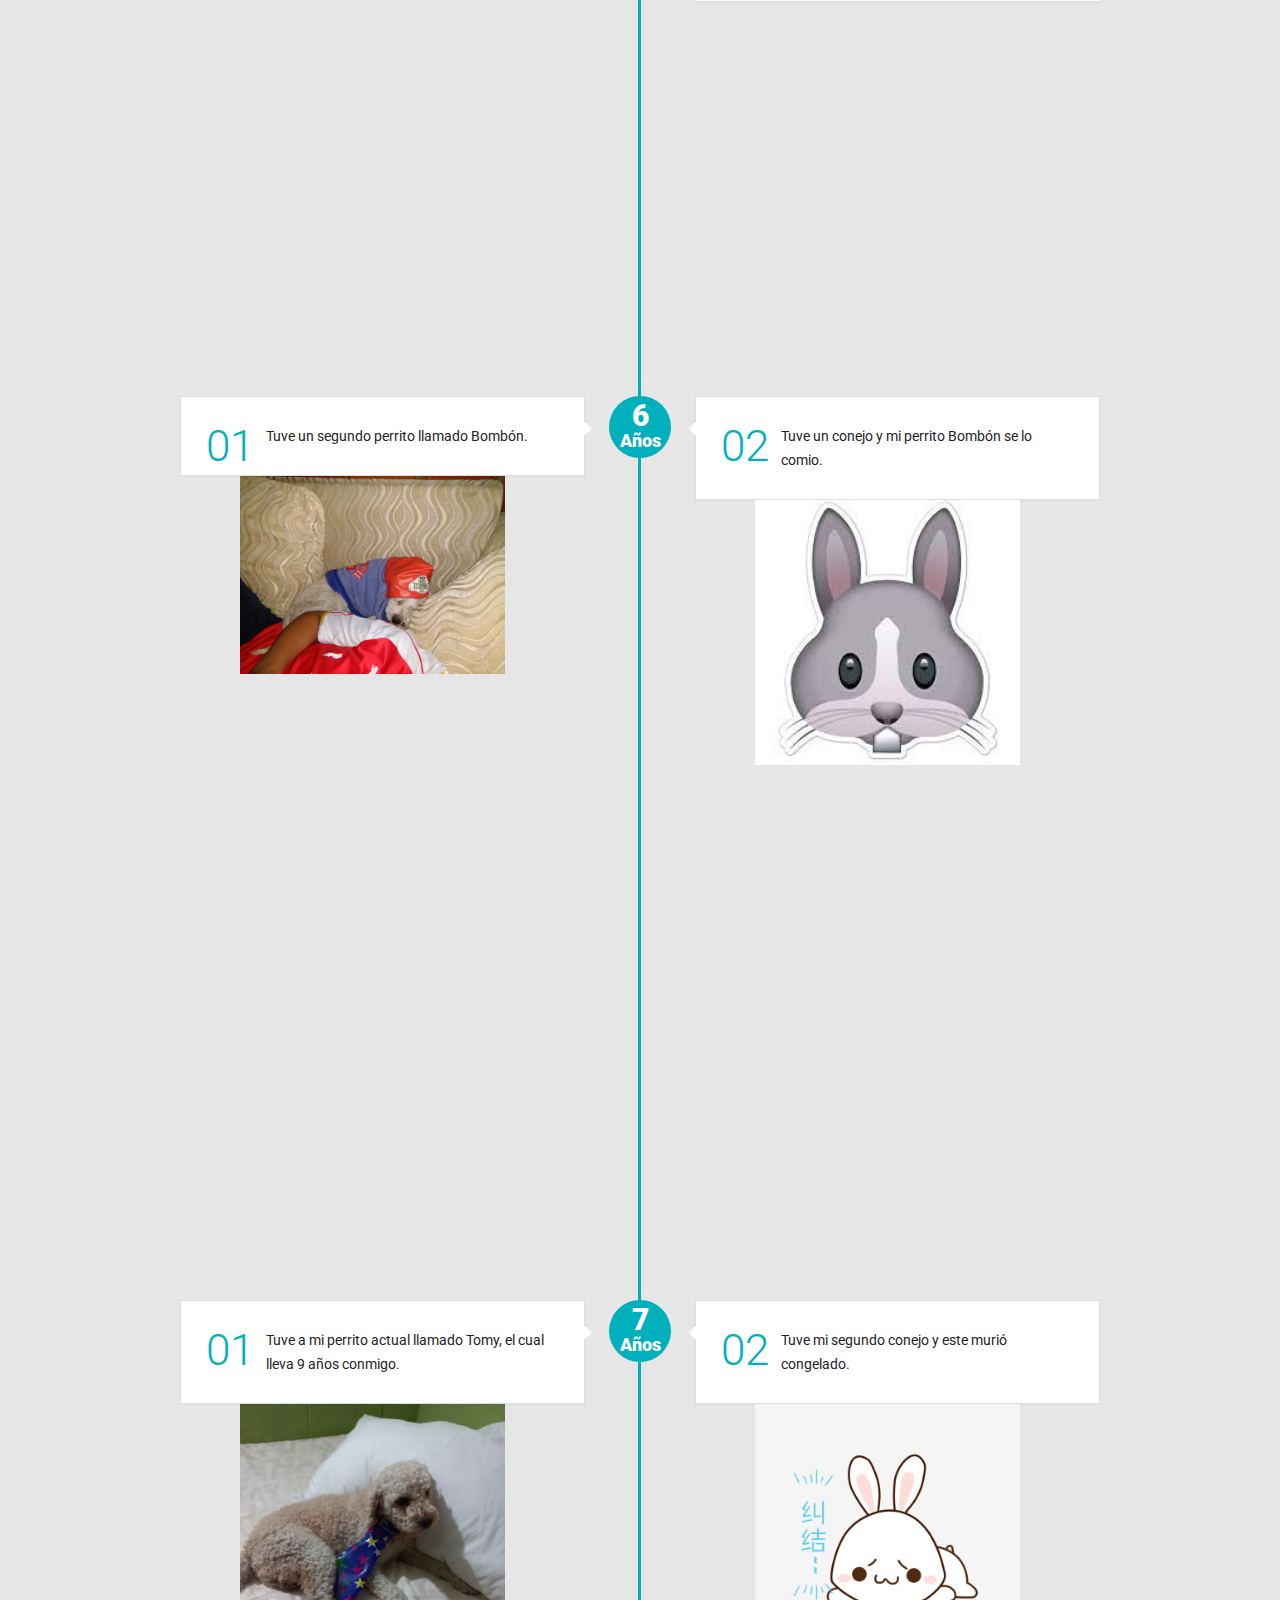
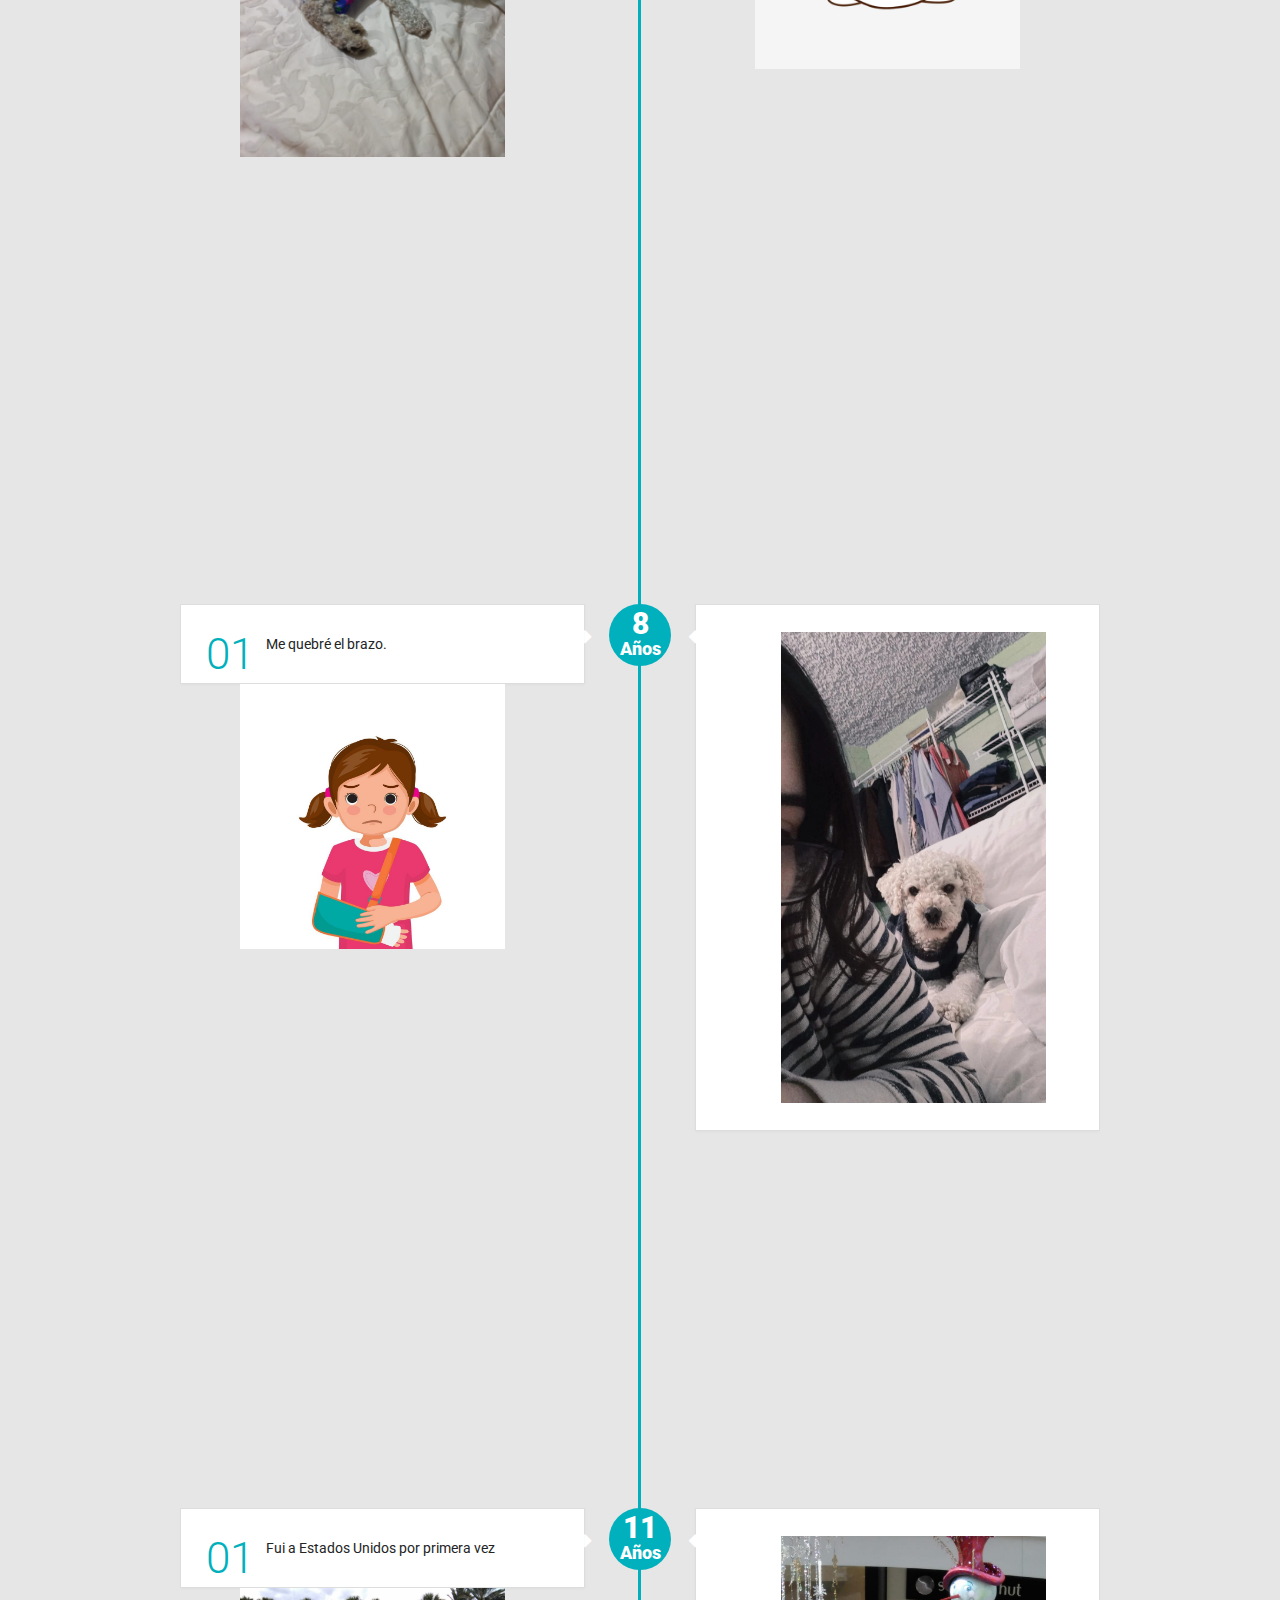
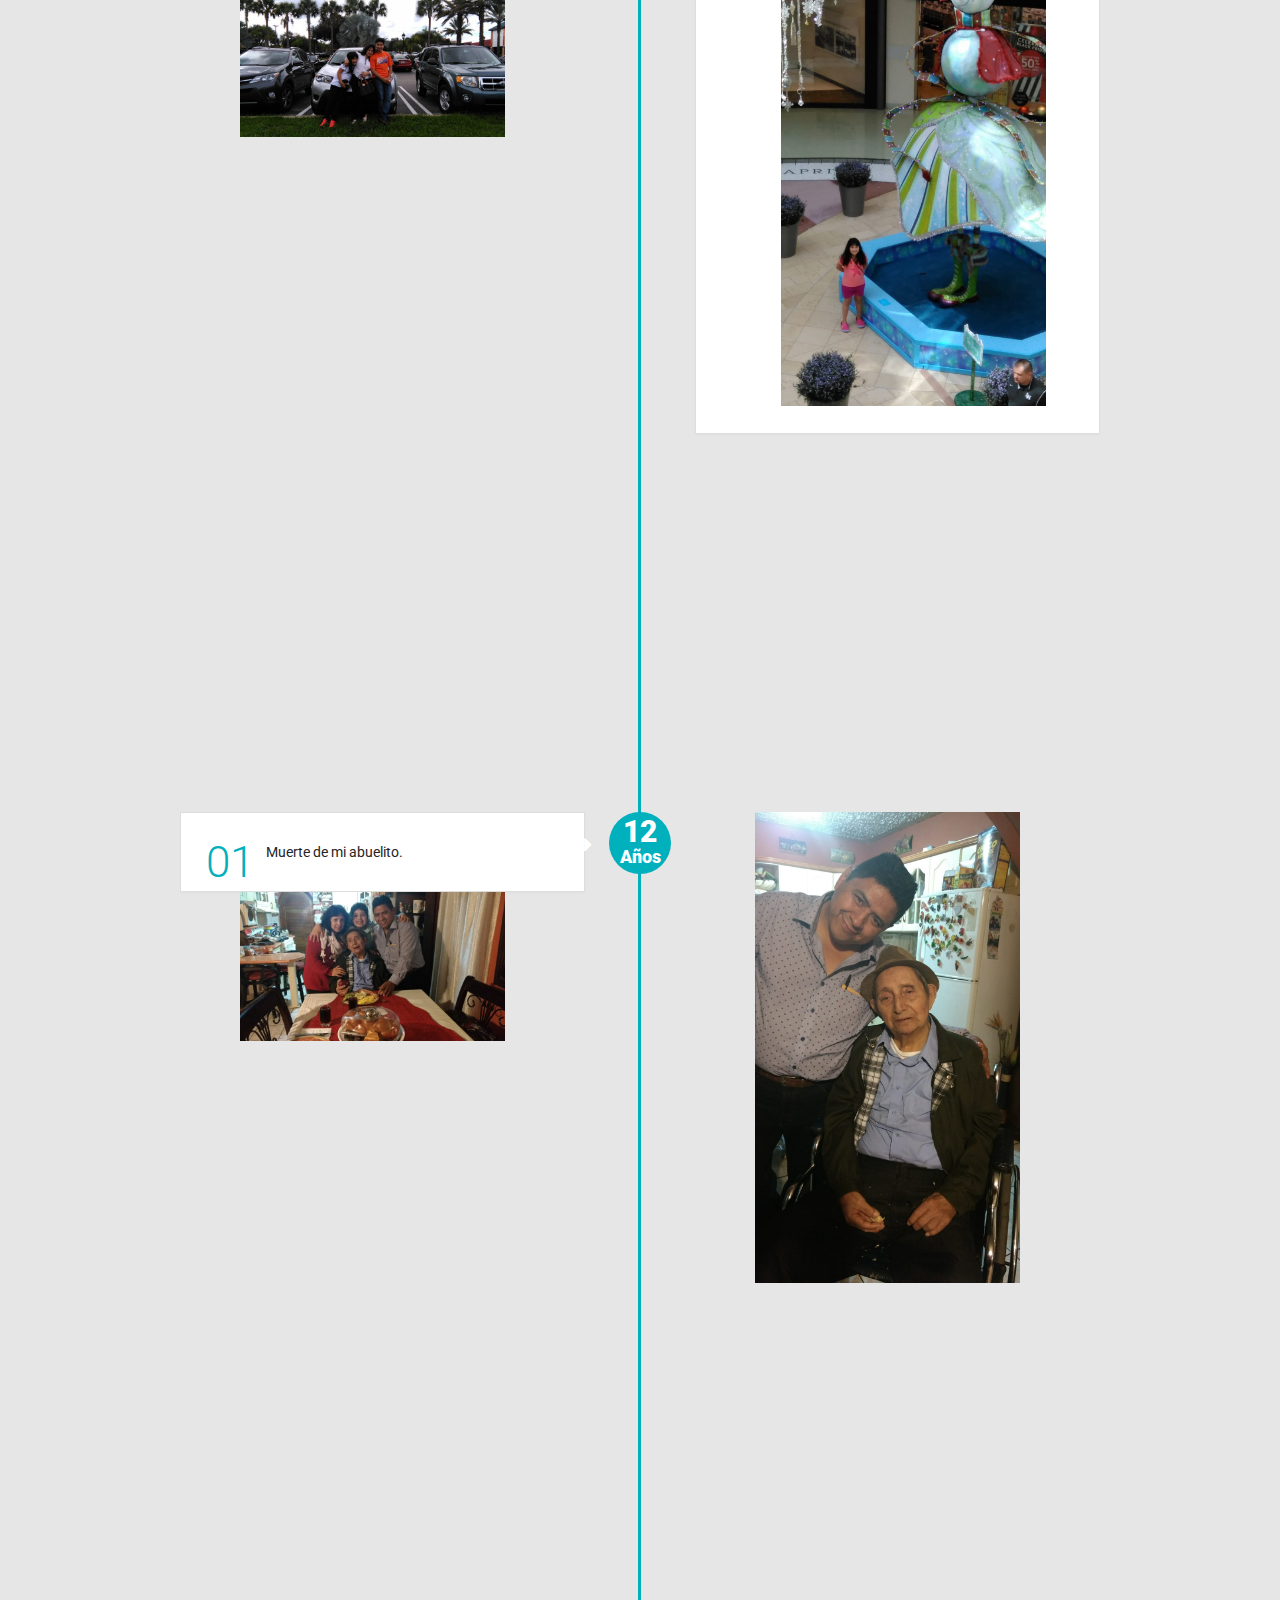
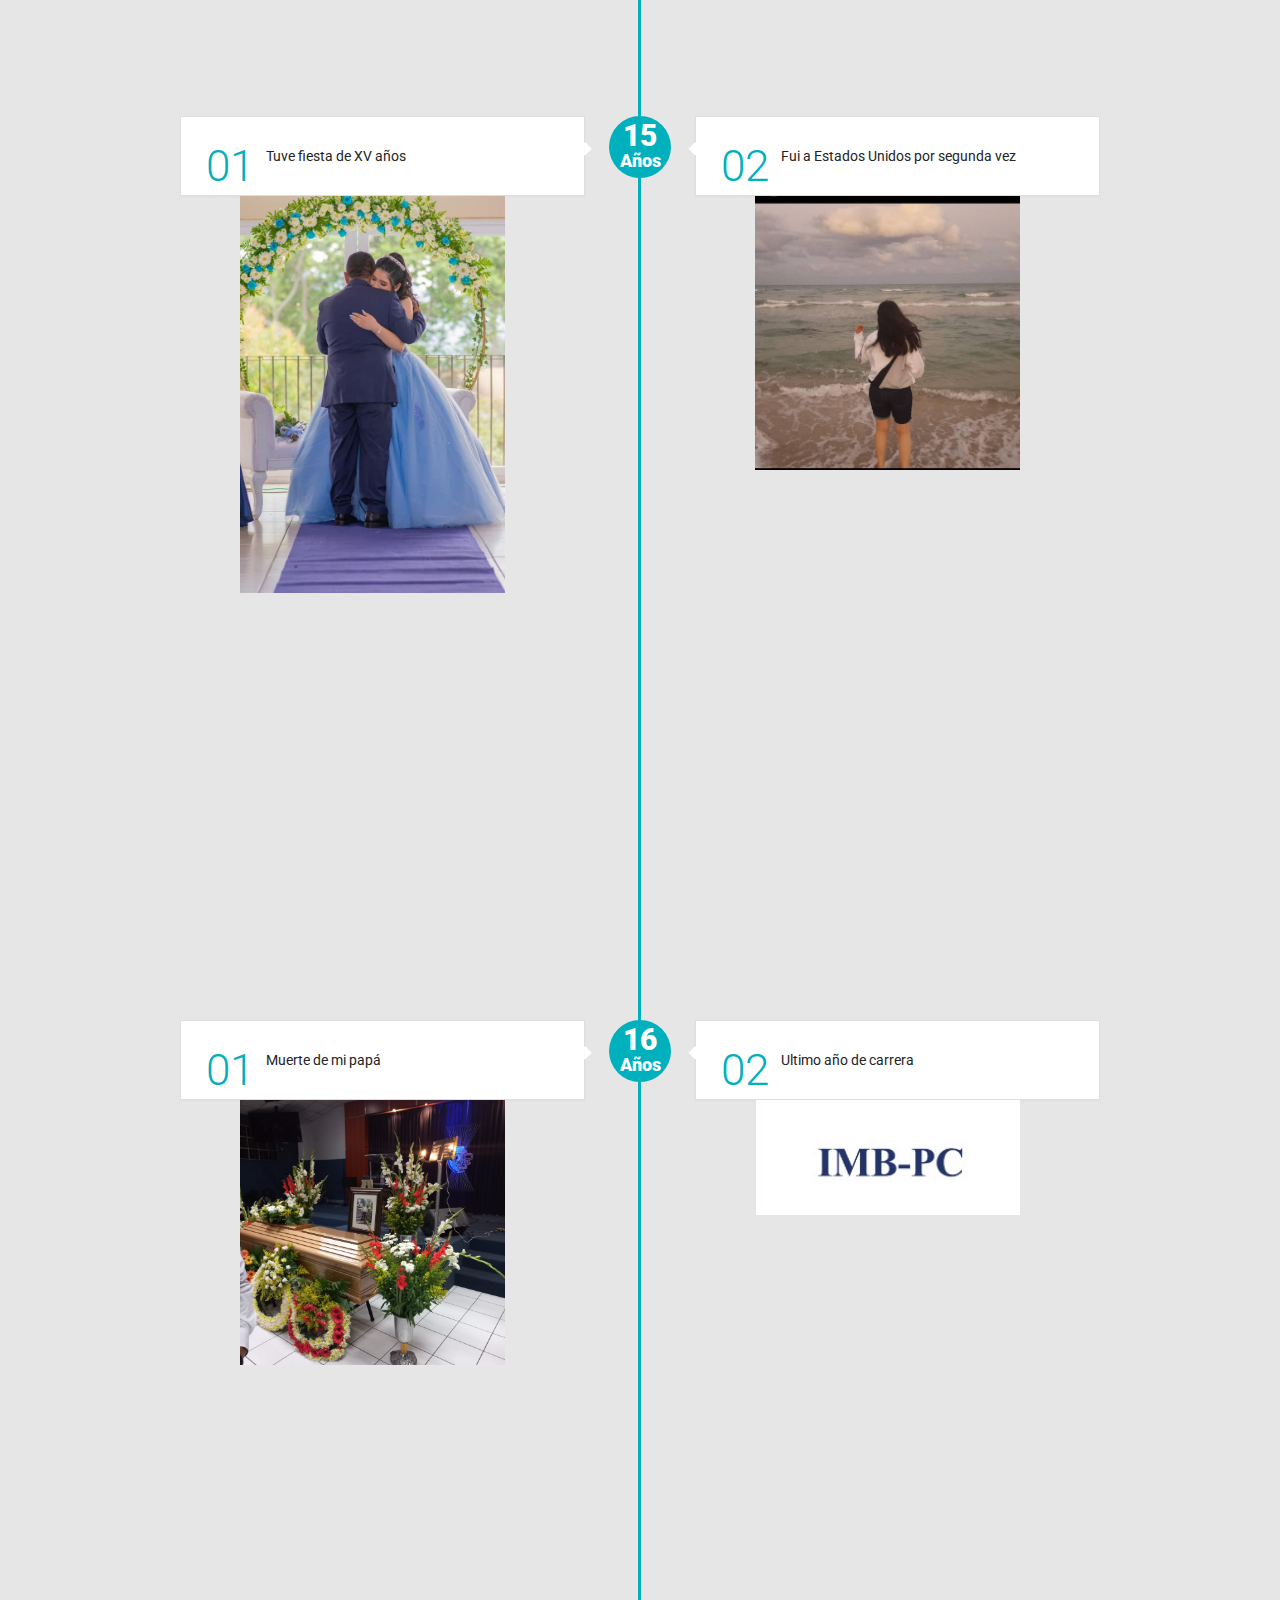
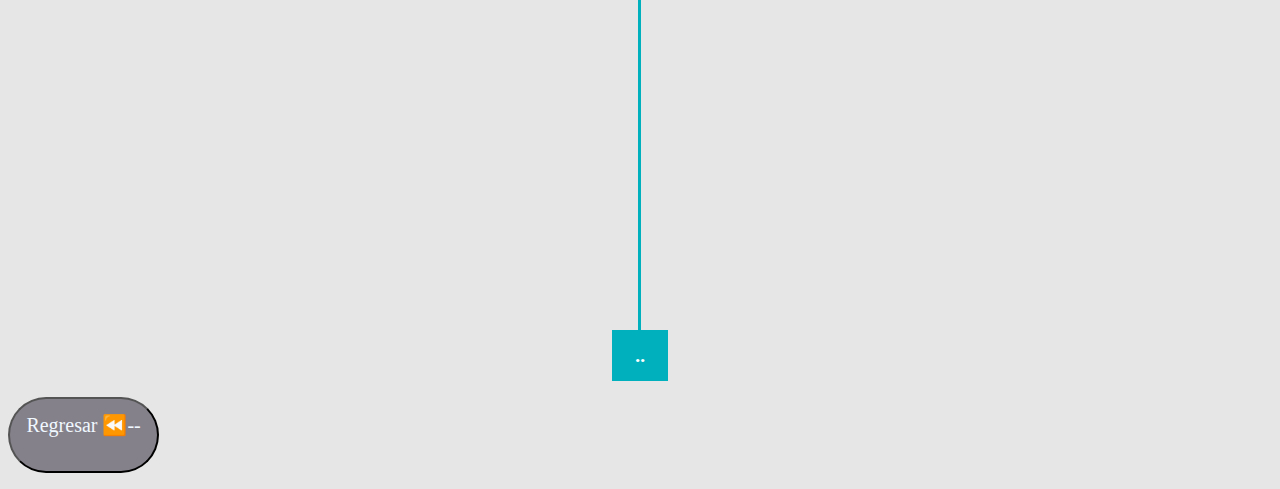
==== commit 53c1c4a0: "Add files via upload" ====
--- a/html/biografia.html
+++ b/html/biografia.html
@@ -251,5 +251,20 @@
     <button type="submit">Regresar ⏪--
    </form>
 </p>
+
+
+
+<style>
+
+
+img{
+width: 7cm;
+justify-content: center;
+text-align: center;
+display: block;
+
+
+}
+</style>
 </body>
 </html>--- a/Css/numerocuatro.css
+++ b/Css/numerocuatro.css
@@ -192,4 +192,15 @@
     height: 2cm;
 	align-items: center;
 	justify-content: center;
+}
+
+
+
+img{
+width: 7cm;
+justify-content: center;
+text-align: center;
+display: block;
+
+
 }